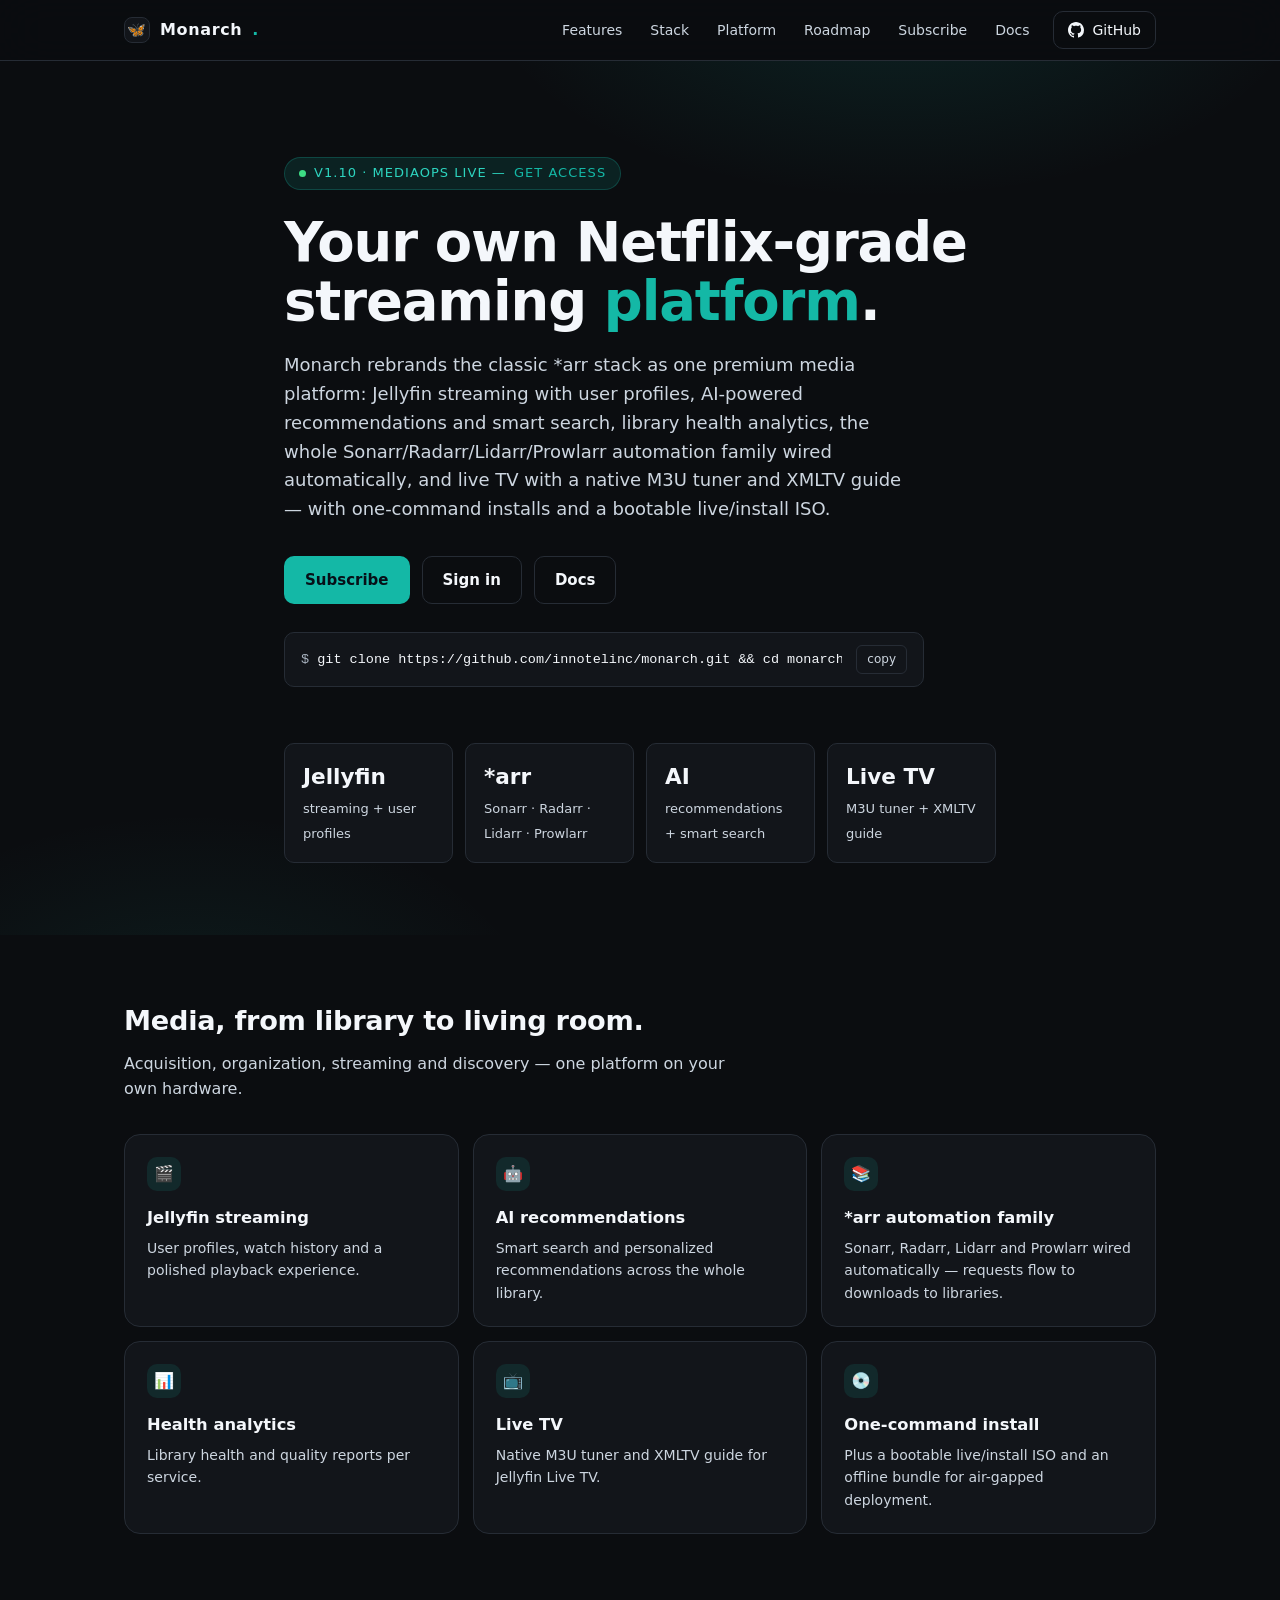
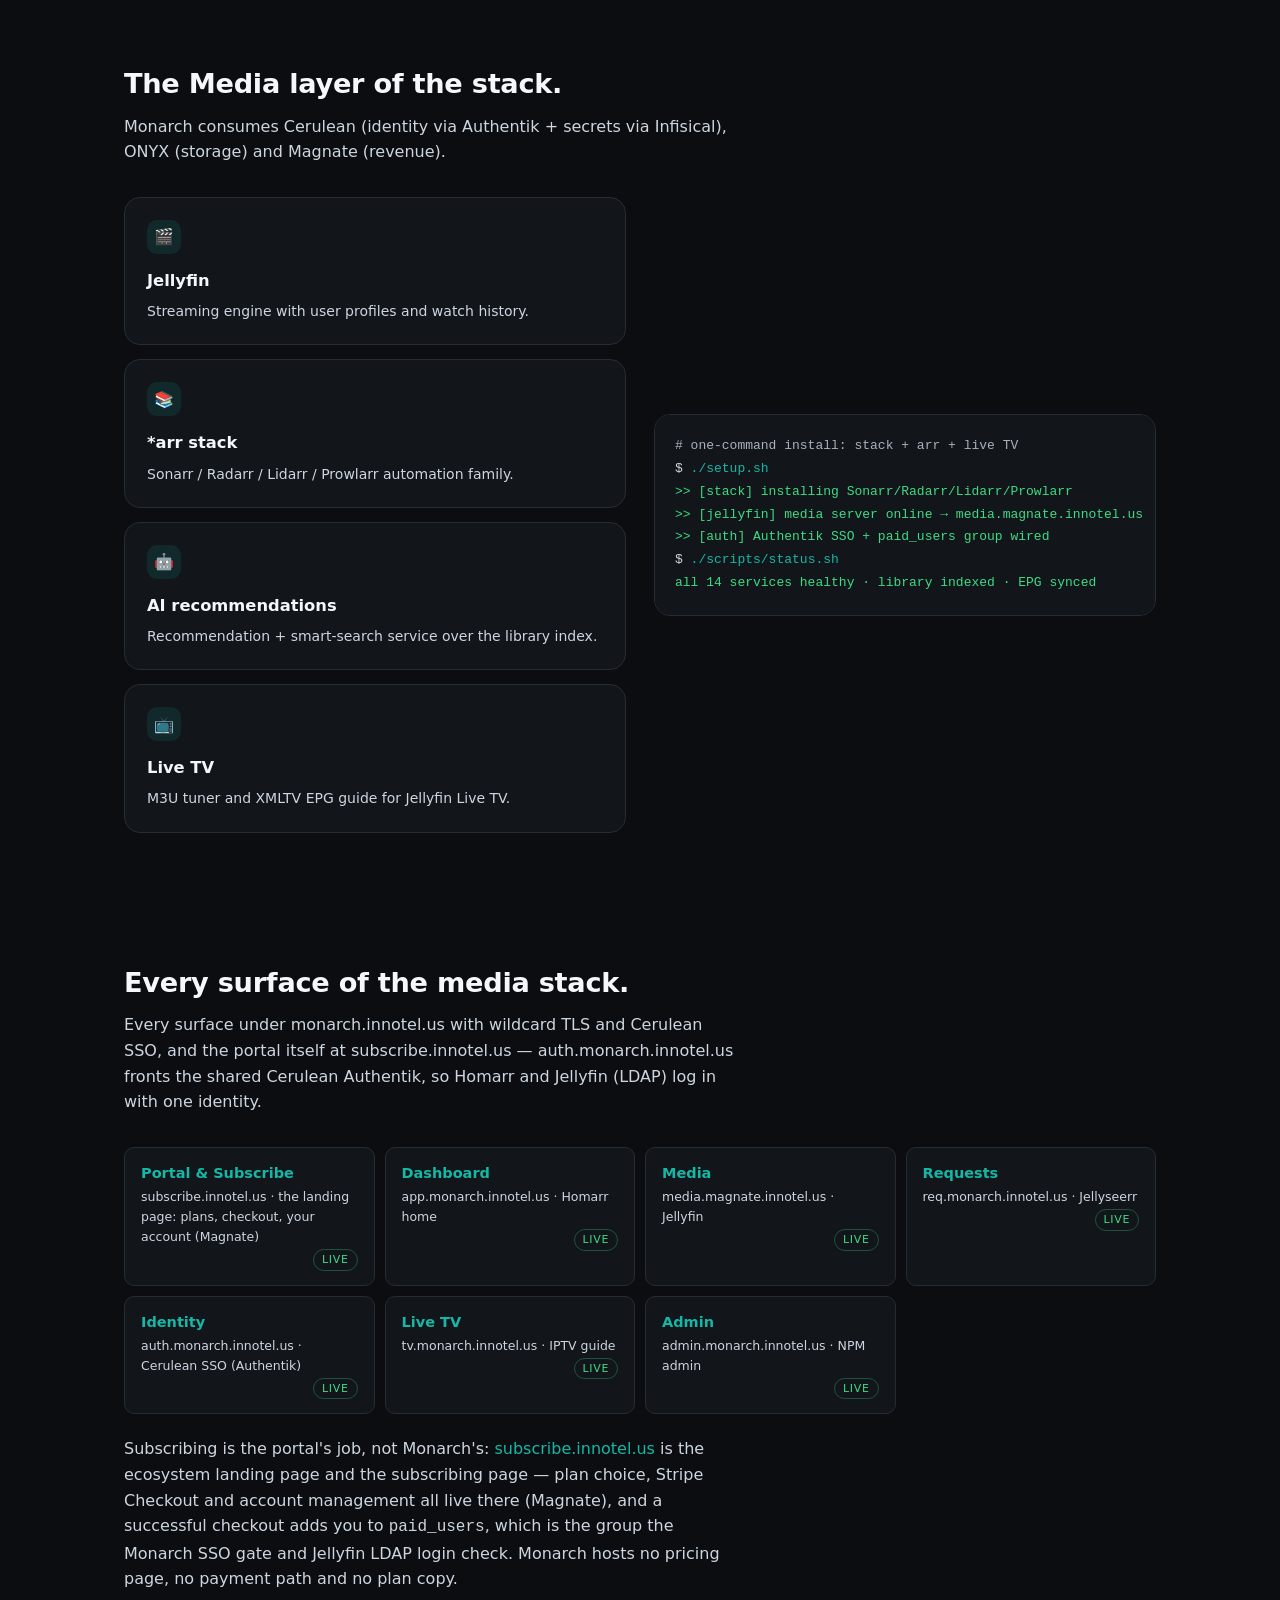
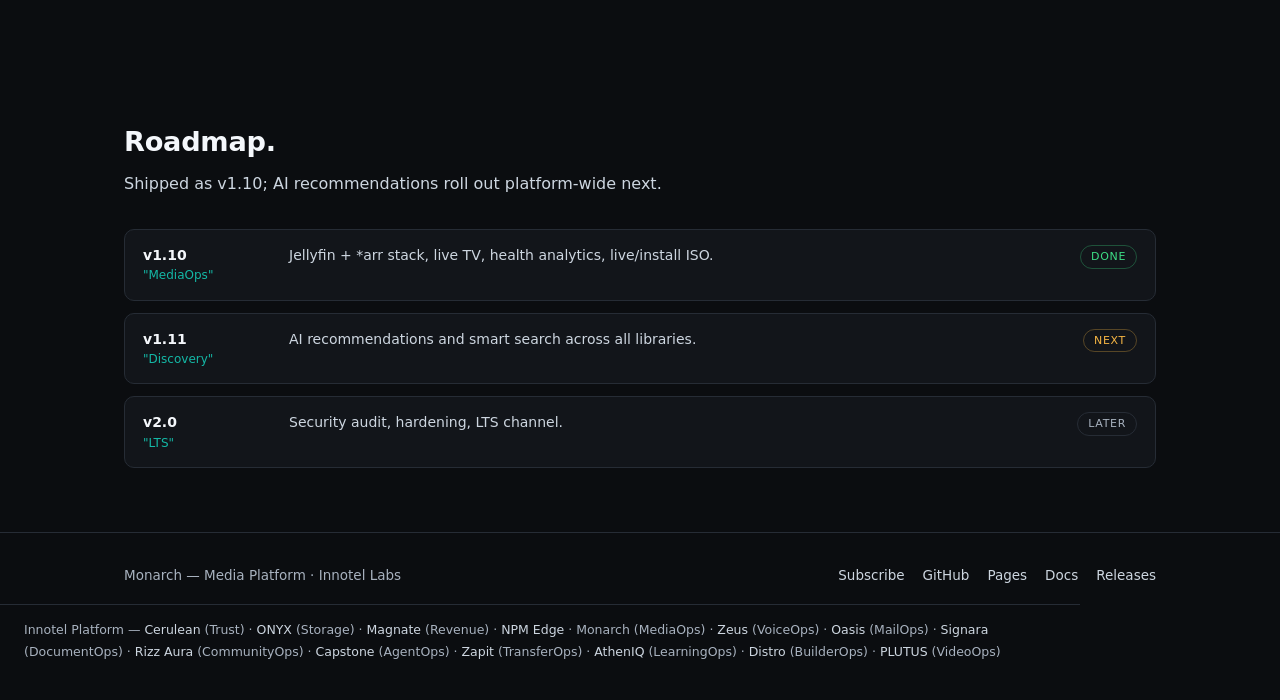
==== web/landing/index.html @ 2c85e6c2 "fix(ops): make the SSO gate the verified login and the portal the entry point drift-check still asse" ====
<!doctype html>
<html lang="en">
<head>
  <meta charset="utf-8">
  <meta name="viewport" content="width=device-width, initial-scale=1">
  <title>Monarch — Media Platform</title>
  <meta name="description" content="Monarch is a self-hosted, Netflix-grade media platform: Jellyfin streaming with user profiles, AI recommendations, the full *arr automation stack, health analytics and live TV.">
  <meta property="og:title" content="Monarch — Media Platform">
  <meta property="og:description" content="Your own Netflix-grade streaming platform — AI recommendations, live TV and the full *arr stack, self-hosted.">
  <meta property="og:type" content="website">
  <link rel="icon" href="data:image/svg+xml,%3Csvg xmlns='http://www.w3.org/2000/svg' viewBox='0 0 64 64'%3E%3Crect width='64' height='64' rx='14' fill='%230b0d10'/%3E%3Ctext x='32' y='44' font-size='34' text-anchor='middle'%3E🦋%3C/text%3E%3C/svg%3E">
  <style>
    /* ---- Product theme (Monarch landing, modeled on the ONYX outline) ---- */
    :root {
      color-scheme: dark;
      --p-bg: #0b0d10;
      --p-bg-elevated: #12151a;
      --p-surface: #181c22;
      --p-surface-hover: #1f242c;
      --p-border: #262c35;
      --p-text: #f4f7fb;
      --p-text-secondary: #cdd6e0;
      --p-text-muted: #a8b2bf;
      --p-accent: #14b8a6;
      --p-accent-hover: #2dd4bf;
      --p-accent-tint: rgba(20, 184, 166, 0.12);
      --p-success: #3ddc84;
      --p-warning: #f5b544;
      --p-danger: #f25f5f;
      --p-info: #5ac8fa;
      --radius-sm: 6px;
      --radius-md: 10px;
      --radius-lg: 16px;
      --ease: cubic-bezier(.2, .8, .2, 1);
    }

    * { box-sizing: border-box; }

    html { scroll-behavior: smooth; }

    body {
      margin: 0;
      background: var(--p-bg);
      color: var(--p-text);
      font-family: ui-sans-serif, system-ui, "Segoe UI", Roboto, "Helvetica Neue", sans-serif;
      font-size: 16px;
      line-height: 1.6;
      -webkit-font-smoothing: antialiased;
    }

    ::selection { background: var(--p-accent-tint); }

    a { color: var(--p-accent); text-decoration: none; }
    a:hover { color: var(--p-accent-hover); }

    code, pre {
      font-family: "JetBrains Mono", ui-monospace, SFMono-Regular, Menlo, Consolas, monospace;
    }

    .wrap { max-width: 1080px; margin: 0 auto; padding: 0 24px; }

    /* ---- Top bar --------------------------------------------------------- */
    .topbar {
      position: sticky; top: 0; z-index: 10;
      background: rgba(11, 13, 16, 0.72);
      backdrop-filter: blur(24px);
      -webkit-backdrop-filter: blur(24px);
      border-bottom: 1px solid var(--p-border);
    }
    .topbar-inner {
      display: flex; align-items: center; gap: 20px;
      height: 60px;
    }
    .brand {
      display: flex; align-items: center; gap: 10px;
      font-weight: 650; letter-spacing: 0.04em;
      color: var(--p-text);
    }
    .brand:hover { color: var(--p-text); }
    .brand .mark {
      display: grid; place-items: center;
      width: 26px; height: 26px; border-radius: 8px;
      background: var(--p-bg-elevated);
      border: 1px solid var(--p-border);
      font-size: 15px;
    }
    .brand .dot { color: var(--p-accent); }
    .topbar nav { margin-left: auto; display: flex; align-items: center; gap: 4px; }
    .topbar nav a {
      color: var(--p-text-secondary);
      padding: 6px 12px; border-radius: var(--radius-sm);
      font-size: 14px;
      transition: color .15s var(--ease), background .15s var(--ease);
    }
    .topbar nav a:hover { color: var(--p-text); background: var(--p-surface-hover); }
    .topbar .gh {
      display: inline-flex; align-items: center; gap: 8px;
      margin-left: 8px;
      border: 1px solid var(--p-border);
      border-radius: var(--radius-md);
      padding: 7px 14px;
      color: var(--p-text);
      font-size: 14px;
      transition: border-color .15s var(--ease), background .15s var(--ease);
    }
    .topbar .gh:hover { border-color: var(--p-accent); background: var(--p-accent-tint); color: var(--p-text); }

    /* ---- Hero ------------------------------------------------------------ */
    .hero { position: relative; overflow: hidden; padding: 96px 0 72px; }
    .hero::before {
      content: "";
      position: absolute; inset: 0;
      background:
        radial-gradient(600px 320px at 70% -10%, rgba(20, 184, 166, 0.14), transparent 70%),
        radial-gradient(500px 300px at 15% 110%, rgba(45, 212, 191, 0.08), transparent 70%);
      pointer-events: none;
    }
    .hero-inner { position: relative; max-width: 760px; }
    .kicker {
      display: inline-flex; align-items: center; gap: 8px;
      font-size: 13px; letter-spacing: 0.08em; text-transform: uppercase;
      color: var(--p-accent-hover);
      background: var(--p-accent-tint);
      border: 1px solid rgba(20, 184, 166, 0.25);
      border-radius: 999px;
      padding: 5px 14px;
      margin: 0 0 24px;
    }
    .kicker .pulse {
      width: 7px; height: 7px; border-radius: 50%;
      background: var(--p-success);
      box-shadow: 0 0 0 0 rgba(61, 220, 132, 0.5);
      animation: pulse 2.4s var(--ease) infinite;
    }
    @keyframes pulse {
      0% { box-shadow: 0 0 0 0 rgba(61, 220, 132, 0.45); }
      70% { box-shadow: 0 0 0 9px rgba(61, 220, 132, 0); }
      100% { box-shadow: 0 0 0 0 rgba(61, 220, 132, 0); }
    }
    h1 {
      font-size: clamp(2.2rem, 5.5vw, 3.4rem);
      line-height: 1.08;
      letter-spacing: -0.02em;
      margin: 0 0 20px;
      font-weight: 700;
    }
    h1 .accent { color: var(--p-accent); }
    .lede {
      font-size: 1.125rem;
      color: var(--p-text-secondary);
      max-width: 640px;
      margin: 0 0 32px;
    }
    .cta-row { display: flex; flex-wrap: wrap; gap: 12px; margin-bottom: 28px; }
    .btn {
      display: inline-flex; align-items: center; gap: 8px;
      border-radius: var(--radius-md);
      padding: 11px 20px;
      font-size: 15px; font-weight: 550;
      border: 1px solid transparent;
      cursor: pointer;
      transition: background .15s var(--ease), border-color .15s var(--ease), transform .15s var(--ease);
    }
    .btn-primary { background: var(--p-accent); color: #071018; font-weight: 600; }
    .btn-primary:hover { background: var(--p-accent-hover); color: #071018; }
    .btn-secondary { border-color: var(--p-border); color: var(--p-text); background: transparent; }
    .btn-secondary:hover { border-color: var(--p-accent); background: var(--p-accent-tint); color: var(--p-text); }
    .quickstart {
      display: flex; align-items: center; gap: 14px;
      background: var(--p-bg-elevated);
      border: 1px solid var(--p-border);
      border-radius: var(--radius-md);
      padding: 12px 16px;
      max-width: 640px;
      font-size: 13.5px;
    }
    .quickstart code { color: var(--p-text); white-space: nowrap; overflow-x: auto; }
    .quickstart code .c { color: var(--p-text-muted); }
    .quickstart .copy {
      margin-left: auto; flex: 0 0 auto;
      background: transparent; border: 1px solid var(--p-border);
      color: var(--p-text-secondary);
      border-radius: var(--radius-sm);
      font: inherit; font-size: 12px;
      padding: 4px 10px; cursor: pointer;
      transition: border-color .15s var(--ease), color .15s var(--ease);
    }
    .quickstart .copy:hover { border-color: var(--p-accent); color: var(--p-text); }
    .quickstart .copy.copied { color: var(--p-success); border-color: var(--p-success); }

    /* ---- Stat strip ------------------------------------------------------ */
    .stats {
      display: grid; grid-template-columns: repeat(auto-fit, minmax(150px, 1fr));
      gap: 12px; margin: 56px 0 0;
    }
    .stat {
      background: var(--p-bg-elevated);
      border: 1px solid var(--p-border);
      border-radius: var(--radius-md);
      padding: 16px 18px;
    }
    .stat b { display: block; font-size: 1.35rem; font-variant-numeric: tabular-nums; }
    .stat span { color: var(--p-text-secondary); font-size: 13px; }

    /* ---- Sections -------------------------------------------------------- */
    section { padding: 64px 0; }
    section h2 {
      font-size: 1.7rem; letter-spacing: -0.01em;
      margin: 0 0 8px;
    }
    section .section-sub { color: var(--p-text-secondary); margin: 0 0 32px; max-width: 620px; }

    .grid { display: grid; gap: 14px; }
    .grid-3 { grid-template-columns: repeat(auto-fit, minmax(280px, 1fr)); }
    .grid-2 { grid-template-columns: repeat(auto-fit, minmax(340px, 1fr)); }

    .card {
      background: var(--p-bg-elevated);
      border: 1px solid var(--p-border);
      border-radius: var(--radius-lg);
      padding: 22px;
      transition: border-color .15s var(--ease), transform .15s var(--ease);
    }
    .card:hover { border-color: #34404f; }
    .card h3 { margin: 0 0 6px; font-size: 1.02rem; }
    .card p { margin: 0; color: var(--p-text-secondary); font-size: 14px; }
    .card .icon {
      display: inline-flex; align-items: center; justify-content: center;
      width: 34px; height: 34px;
      border-radius: var(--radius-md);
      background: var(--p-accent-tint);
      margin-bottom: 14px;
      font-size: 16px;
    }
    .card ul { margin: 10px 0 0; padding-left: 18px; color: var(--p-text-secondary); font-size: 14px; }
    .card ul li { margin: 3px 0; }
    .card ul li b { color: var(--p-text); font-weight: 600; }

    /* ---- Surfaces table -------------------------------------------------- */
    .surfaces { display: grid; gap: 10px; grid-template-columns: repeat(auto-fit, minmax(240px, 1fr)); }
    .surface {
      display: flex; flex-direction: column; gap: 2px;
      background: var(--p-bg-elevated);
      border: 1px solid var(--p-border);
      border-radius: var(--radius-md);
      padding: 14px 16px;
      transition: border-color .15s var(--ease);
    }
    .surface:hover { border-color: var(--p-accent); }
    .surface b { font-size: 14.5px; }
    .surface small { color: var(--p-text-secondary); font-size: 12.5px; }
    .surface .live {
      margin-left: auto;
      font-size: 11px; letter-spacing: 0.06em; text-transform: uppercase;
      color: var(--p-success);
      border: 1px solid rgba(61, 220, 132, 0.3);
      border-radius: 999px;
      padding: 1px 8px;
    }

    /* ---- Stack / code ---------------------------------------------------- */
    .split { display: grid; grid-template-columns: 1fr 1fr; gap: 28px; align-items: center; }
    @media (max-width: 900px) { .split { grid-template-columns: 1fr; } }
    pre.terminal {
      margin: 0;
      background: var(--p-bg-elevated);
      border: 1px solid var(--p-border);
      border-radius: var(--radius-lg);
      padding: 20px;
      font-size: 13px;
      line-height: 1.75;
      overflow-x: auto;
      color: var(--p-text-secondary);
    }
    pre.terminal .p { color: var(--p-accent); }
    pre.terminal .o { color: var(--p-text); }
    pre.terminal .ok { color: var(--p-success); }
    pre.terminal .cmt { color: var(--p-text-muted); }

    /* ---- Roadmap --------------------------------------------------------- */
    .roadmap { display: grid; gap: 12px; }
    .mile {
      display: flex; align-items: baseline; gap: 16px;
      border: 1px solid var(--p-border);
      background: var(--p-bg-elevated);
      border-radius: var(--radius-md);
      padding: 14px 18px;
    }
    .mile .tag {
      flex: 0 0 130px;
      font-weight: 650; font-size: 14px;
      color: var(--p-text);
    }
    .mile .tag em {
      font-style: normal; color: var(--p-accent);
      display: block; font-size: 12px; font-weight: 500;
    }
    .mile p { margin: 0; color: var(--p-text-secondary); font-size: 14px; }
    .mile .state {
      margin-left: auto; flex: 0 0 auto;
      font-size: 11px; letter-spacing: 0.06em; text-transform: uppercase;
      border-radius: 999px; padding: 2px 10px;
    }
    .mile .state.done { color: var(--p-success); border: 1px solid rgba(61, 220, 132, 0.3); }
    .mile .state.next { color: var(--p-warning); border: 1px solid rgba(245, 181, 68, 0.3); }
    .mile .state.later { color: var(--p-text-muted); border: 1px solid var(--p-border); }

    /* ---- Footer ----------------------------------------------------------- */
    footer {
      border-top: 1px solid var(--p-border);
      padding: 32px 0 40px;
      color: var(--p-text-muted);
      font-size: 13.5px;
    }
    .foot-inner {
      display: flex; flex-wrap: wrap; gap: 16px; align-items: center;
      justify-content: space-between;
    }
    footer a { color: var(--p-text-secondary); }
    footer a:hover { color: var(--p-text); }
    .foot-links { display: flex; gap: 18px; flex-wrap: wrap; }
    .foot-credits {
      margin: 18px 0 0; padding-top: 14px;
      border-top: 1px solid var(--p-border);
      font-size: 12.5px; line-height: 1.7;
    }

    @media (prefers-reduced-motion: reduce) {
      *, *::before, *::after { animation: none !important; transition: none !important; }
      html { scroll-behavior: auto; }
    }
  </style>
</head>
<body>
  <header class="topbar">
    <div class="wrap topbar-inner">
      <a class="brand" href="#">
        <span class="mark" aria-hidden="true">🦋</span>
        Monarch<span class="dot">.</span>
      </a>
      <nav aria-label="Main">
        <a href="#features">Features</a>
        <a href="#stack">Stack</a>
        <a href="#platform">Platform</a>
        <a href="#roadmap">Roadmap</a>
        <a href="https://subscribe.innotel.us">Subscribe</a>
        <a href="https://github.com/innotelinc/monarch/tree/main/docs">Docs</a>
        <a class="gh" href="https://github.com/innotelinc/monarch">
          <svg width="16" height="16" viewBox="0 0 16 16" fill="currentColor" aria-hidden="true"><path d="M8 0C3.58 0 0 3.58 0 8c0 3.54 2.29 6.53 5.47 7.59.4.07.55-.17.55-.38 0-.19-.01-.82-.01-1.49-2.01.37-2.53-.49-2.69-.94-.09-.23-.48-.94-.82-1.13-.28-.15-.68-.52-.01-.53.63-.01 1.08.58 1.23.82.72 1.21 1.87.87 2.33.66.07-.52.28-.87.51-1.07-1.78-.2-3.64-.89-3.64-3.95 0-.87.31-1.59.82-2.15-.08-.2-.36-1.02.08-2.12 0 0 .67-.21 2.2.82.64-.18 1.32-.27 2-.27s1.36.09 2 .27c1.53-1.04 2.2-.82 2.2-.82.44 1.1.16 1.92.08 2.12.51.56.82 1.27.82 2.15 0 3.07-1.87 3.75-3.65 3.95.29.25.54.73.54 1.48 0 1.07-.01 1.93-.01 2.2 0 .21.15.46.55.38A8.01 8.01 0 0 0 16 8c0-4.42-3.58-8-8-8z"/></svg>
          GitHub
        </a>
      </nav>
    </div>
  </header>

  <main>
    <!-- Hero -->
    <div class="hero">
      <div class="wrap hero-inner">
        <p class="kicker"><span class="pulse" aria-hidden="true"></span> v1.10 · MediaOps live — <a href="https://subscribe.innotel.us">get access</a></p>
        <h1>Your own Netflix-grade<br>streaming <span class="accent">platform</span>.</h1>
        <p class="lede">Monarch rebrands the classic *arr stack as one premium media platform: Jellyfin streaming with user profiles, AI-powered recommendations and smart search, library health analytics, the whole Sonarr/Radarr/Lidarr/Prowlarr automation family wired automatically, and live TV with a native M3U tuner and XMLTV guide — with one-command installs and a bootable live/install ISO.</p>
        <div class="cta-row">
          <a class="btn btn-primary" href="https://subscribe.innotel.us">Subscribe</a>
          <a class="btn btn-secondary" href="https://app.monarch.innotel.us">Sign in</a>
          <a class="btn btn-secondary" href="https://github.com/innotelinc/monarch/tree/main/docs">Docs</a>
        </div>
        <div class="quickstart">
          <code><span class="c">$</span> git clone https://github.com/innotelinc/monarch.git && cd monarch && cp .env.sample .env && ./setup.sh</code>
          <button class="copy" id="copy-btn" type="button" aria-label="Copy quick start command">copy</button>
        </div>
        <div class="stats">
          <div class="stat"><b>Jellyfin</b><span>streaming + user profiles</span></div><div class="stat"><b>*arr</b><span>Sonarr · Radarr · Lidarr · Prowlarr</span></div><div class="stat"><b>AI</b><span>recommendations + smart search</span></div><div class="stat"><b>Live TV</b><span>M3U tuner + XMLTV guide</span></div>
        </div>
      </div>
    </div>

    <!-- Features -->
    <section id="features">
      <div class="wrap">
        <h2>Media, from library to living room<span class="accent">.</span></h2>
        <p class="section-sub">Acquisition, organization, streaming and discovery — one platform on your own hardware.</p>
        <div class="grid grid-3">
          <div class="card"><span class="icon" aria-hidden="true">🎬</span><h3>Jellyfin streaming</h3><p>User profiles, watch history and a polished playback experience.</p></div><div class="card"><span class="icon" aria-hidden="true">🤖</span><h3>AI recommendations</h3><p>Smart search and personalized recommendations across the whole library.</p></div><div class="card"><span class="icon" aria-hidden="true">📚</span><h3>*arr automation family</h3><p>Sonarr, Radarr, Lidarr and Prowlarr wired automatically — requests flow to downloads to libraries.</p></div><div class="card"><span class="icon" aria-hidden="true">📊</span><h3>Health analytics</h3><p>Library health and quality reports per service.</p></div><div class="card"><span class="icon" aria-hidden="true">📺</span><h3>Live TV</h3><p>Native M3U tuner and XMLTV guide for Jellyfin Live TV.</p></div><div class="card"><span class="icon" aria-hidden="true">💿</span><h3>One-command install</h3><p>Plus a bootable live/install ISO and an offline bundle for air-gapped deployment.</p></div>
        </div>
      </div>
    </section>

    <!-- Stack -->
    <section id="stack">
      <div class="wrap">
        <h2>The Media layer of the stack<span class="accent">.</span></h2>
        <p class="section-sub">Monarch consumes Cerulean (identity via Authentik + secrets via Infisical), ONYX (storage) and Magnate (revenue).</p>
        <div class="split">
          <div>
            <div class="grid" style="gap:14px">
              <div class="card"><span class="icon" aria-hidden="true">🎬</span><h3>Jellyfin</h3><p>Streaming engine with user profiles and watch history.</p></div><div class="card"><span class="icon" aria-hidden="true">📚</span><h3>*arr stack</h3><p>Sonarr / Radarr / Lidarr / Prowlarr automation family.</p></div><div class="card"><span class="icon" aria-hidden="true">🤖</span><h3>AI recommendations</h3><p>Recommendation + smart-search service over the library index.</p></div><div class="card"><span class="icon" aria-hidden="true">📺</span><h3>Live TV</h3><p>M3U tuner and XMLTV EPG guide for Jellyfin Live TV.</p></div>
            </div>
          </div>
          <pre class="terminal"><span class="cmt"># one-command install: stack + arr + live TV</span>
$ <span class="p">./setup.sh</span>
<span class="ok">>> [stack] installing Sonarr/Radarr/Lidarr/Prowlarr</span>
<span class="ok">>> [jellyfin] media server online → media.magnate.innotel.us</span>
<span class="ok">>> [auth] Authentik SSO + paid_users group wired</span>
$ <span class="p">./scripts/status.sh</span>
<span class="ok">all 14 services healthy · library indexed · EPG synced</span></pre>
        </div>
      </div>
    </section>

    <!-- Platform surfaces -->
    <section id="platform">
      <div class="wrap">
        <h2>Every surface of the media stack<span class="accent">.</span></h2>
        <p class="section-sub">Every surface under monarch.innotel.us with wildcard TLS and Cerulean SSO, and the portal itself at subscribe.innotel.us — auth.monarch.innotel.us fronts the shared Cerulean Authentik, so Homarr and Jellyfin (LDAP) log in with one identity.</p>
        <div class="surfaces">
          <a class="surface" href="https://subscribe.innotel.us"><b>Portal &amp; Subscribe</b><small>subscribe.innotel.us · the landing page: plans, checkout, your account (Magnate)</small><span class="live">live</span></a><a class="surface" href="https://app.monarch.innotel.us"><b>Dashboard</b><small>app.monarch.innotel.us · Homarr home</small><span class="live">live</span></a><a class="surface" href="https://media.magnate.innotel.us"><b>Media</b><small>media.magnate.innotel.us · Jellyfin</small><span class="live">live</span></a><a class="surface" href="https://req.monarch.innotel.us"><b>Requests</b><small>req.monarch.innotel.us · Jellyseerr</small><span class="live">live</span></a><a class="surface" href="https://auth.monarch.innotel.us"><b>Identity</b><small>auth.monarch.innotel.us · Cerulean SSO (Authentik)</small><span class="live">live</span></a><a class="surface" href="https://tv.monarch.innotel.us"><b>Live TV</b><small>tv.monarch.innotel.us · IPTV guide</small><span class="live">live</span></a><a class="surface" href="https://admin.monarch.innotel.us"><b>Admin</b><small>admin.monarch.innotel.us · NPM admin</small><span class="live">live</span></a>
        </div>
        <p class="section-sub" style="margin:22px 0 0">Subscribing is the portal's job, not Monarch's: <a href="https://subscribe.innotel.us">subscribe.innotel.us</a> is the ecosystem landing page and the subscribing page — plan choice, Stripe Checkout and account management all live there (Magnate), and a successful checkout adds you to <code>paid_users</code>, which is the group the Monarch SSO gate and Jellyfin LDAP login check. Monarch hosts no pricing page, no payment path and no plan copy.</p>
      </div>
    </section>

    <!-- Roadmap -->
    <section id="roadmap">
      <div class="wrap">
        <h2>Roadmap<span class="accent">.</span></h2>
        <p class="section-sub">Shipped as v1.10; AI recommendations roll out platform-wide next.</p>
        <div class="roadmap">
          <div class="mile"><span class="tag">v1.10 <em>"MediaOps"</em></span><p>Jellyfin + *arr stack, live TV, health analytics, live/install ISO.</p><span class="state done">done</span></div><div class="mile"><span class="tag">v1.11 <em>"Discovery"</em></span><p>AI recommendations and smart search across all libraries.</p><span class="state next">next</span></div><div class="mile"><span class="tag">v2.0 <em>"LTS"</em></span><p>Security audit, hardening, LTS channel.</p><span class="state later">later</span></div>
        </div>
      </div>
    </section>
  </main>

  <footer>
    <div class="wrap foot-inner">
      <span>Monarch — Media Platform · Innotel Labs</span>
      <span class="foot-links">
        <a href="https://subscribe.innotel.us">Subscribe</a>
        <a href="https://github.com/innotelinc/monarch">GitHub</a>
        <a href="https://innotelinc.github.io/monarch">Pages</a>
        <a href="https://github.com/innotelinc/monarch/tree/main/docs">Docs</a>
        <a href="https://github.com/innotelinc/monarch/releases">Releases</a>
      </span>
    </div>
    <p class="foot-credits wrap">Innotel Platform — <a href="https://innotelinc.github.io/cerulean/">Cerulean</a> (Trust) · <a href="https://innotelinc.github.io/onyx/">ONYX</a> (Storage) · <a href="https://innotelinc.github.io/magnate/">Magnate</a> (Revenue) · <a href="https://github.com/innotelinc/npm">NPM Edge</a> · Monarch (MediaOps) · <a href="https://innotelinc.github.io/zeus/">Zeus</a> (VoiceOps) · <a href="https://innotelinc.github.io/oasis/">Oasis</a> (MailOps) · <a href="https://innotelinc.github.io/signara/">Signara</a> (DocumentOps) · <a href="https://innotelinc.github.io/rizzaura/">Rizz Aura</a> (CommunityOps) · <a href="https://innotelinc.github.io/capstone/">Capstone</a> (AgentOps) · <a href="https://innotelinc.github.io/zapit/">Zapit</a> (TransferOps) · <a href="https://innotelinc.github.io/atheniq/">AthenIQ</a> (LearningOps) · <a href="https://innotelinc.github.io/distro/">Distro</a> (BuilderOps) · <a href="https://innotelinc.github.io/plutus/">PLUTUS</a> (VideoOps)</p>
  </footer>

  <script>
    // Copy-to-clipboard for the quick-start one-liner (progressive enhancement).
    document.getElementById('copy-btn').addEventListener('click', function () {
      var cmd = 'git clone https://github.com/innotelinc/monarch.git && cd monarch && cp .env.sample .env && ./setup.sh';
      var self = this;
      function done() {
        self.textContent = 'copied';
        self.classList.add('copied');
        setTimeout(function () {
          self.textContent = 'copy';
          self.classList.remove('copied');
        }, 2000);
      }
      if (navigator.clipboard && navigator.clipboard.writeText) {
        navigator.clipboard.writeText(cmd).then(done, done);
      } else {
        done();
      }
    });
  </script>
</body>
</html>
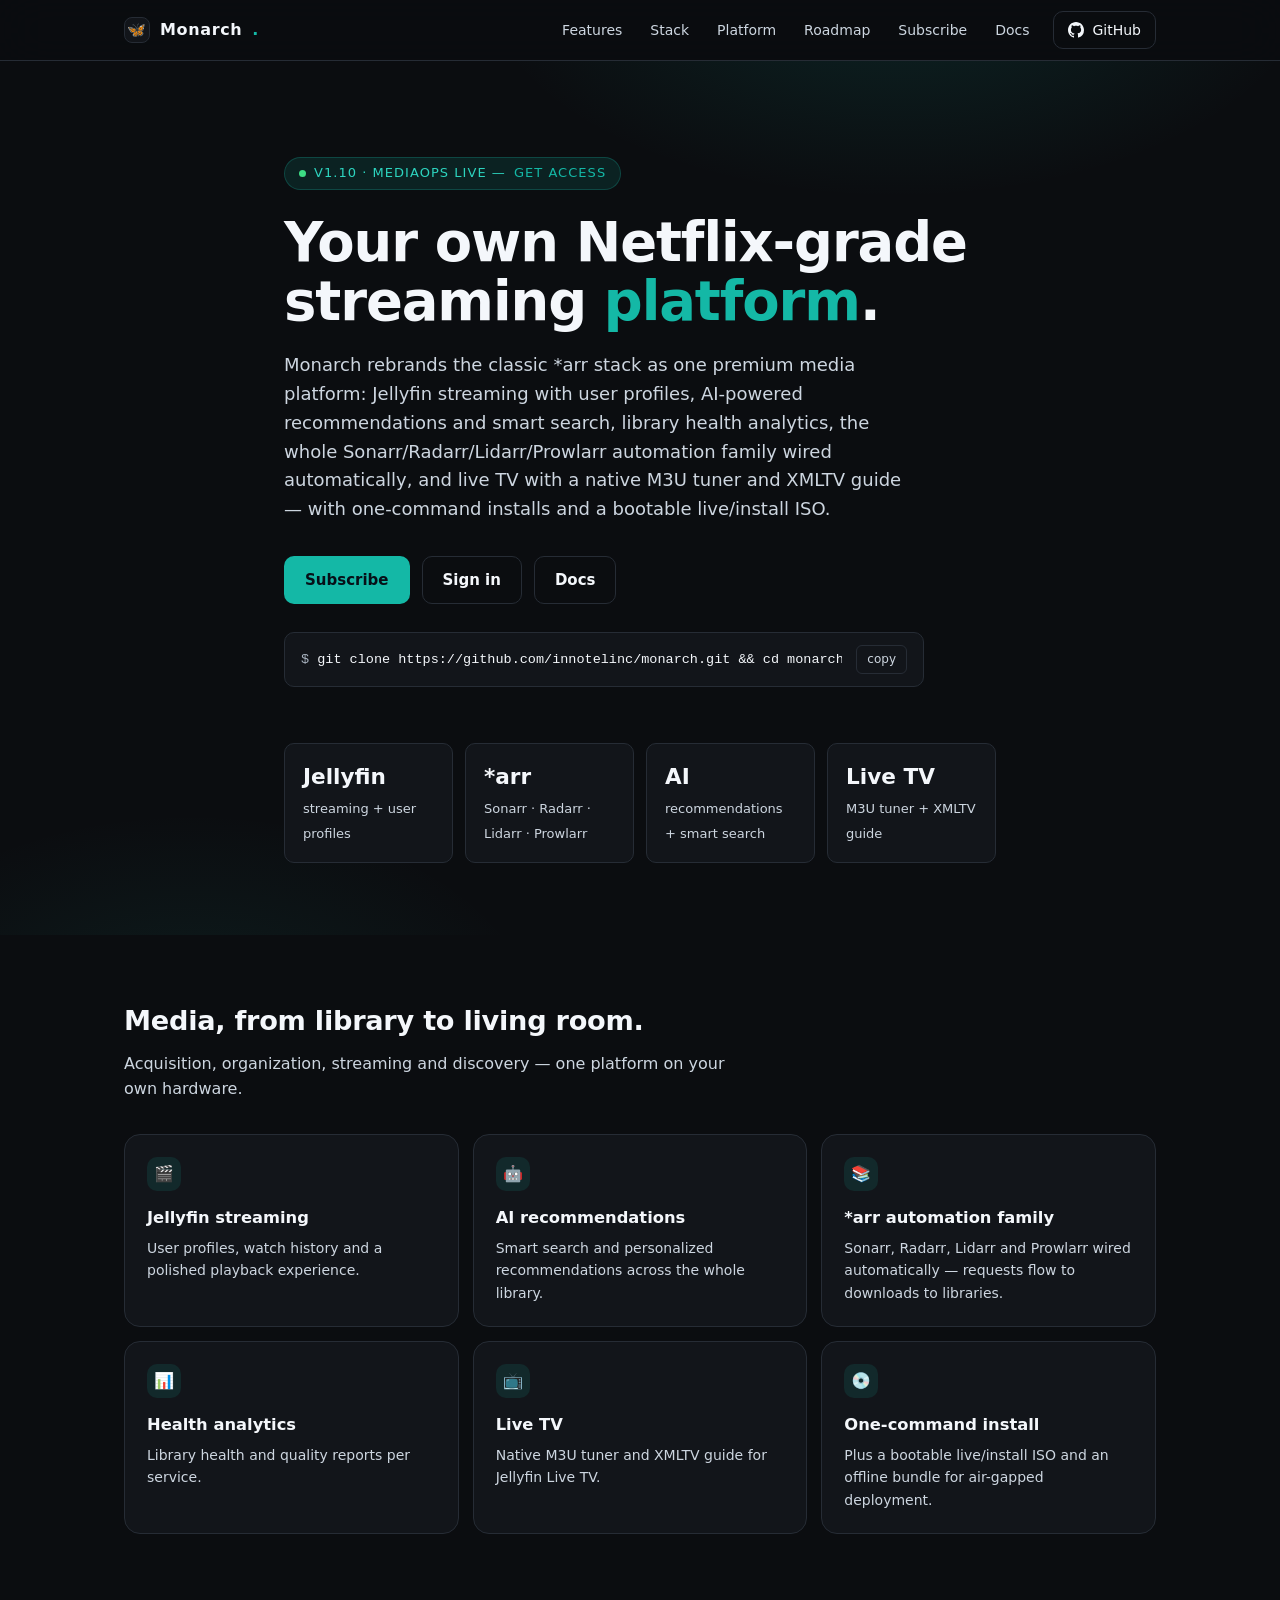
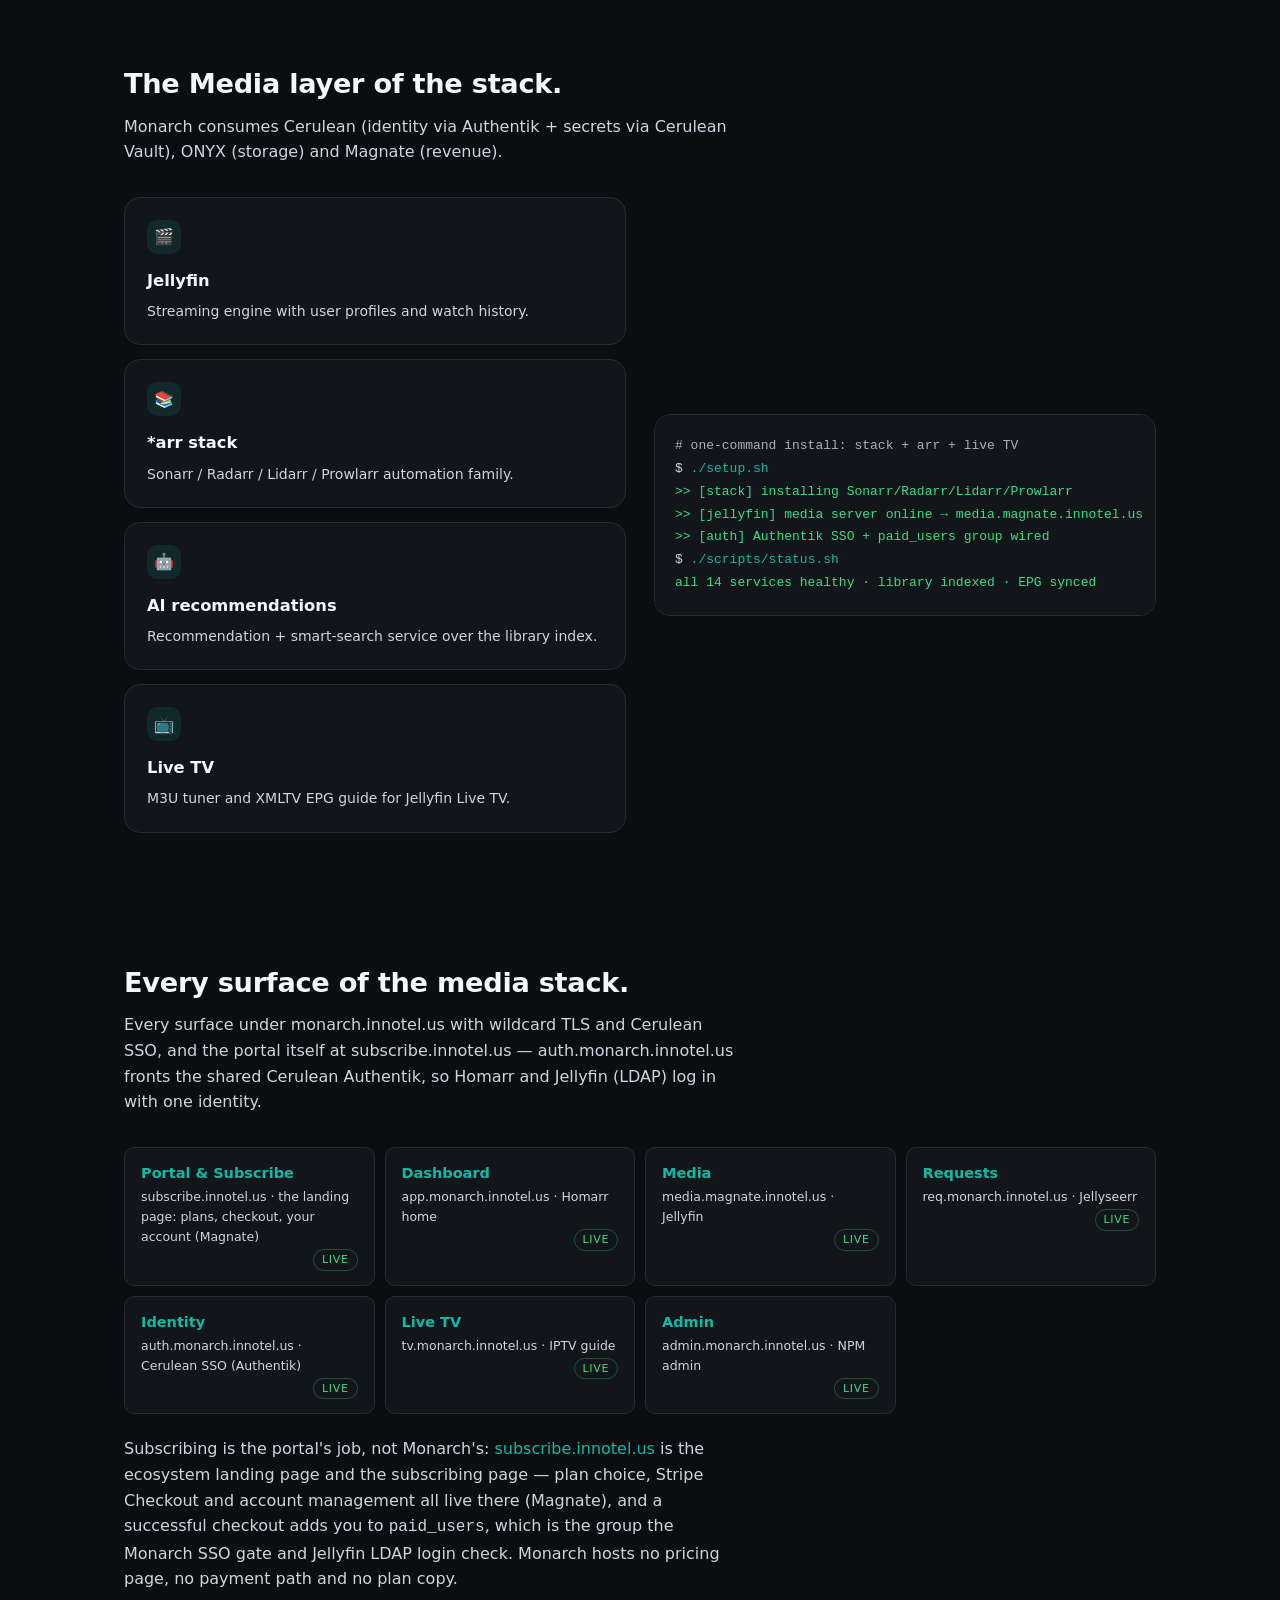
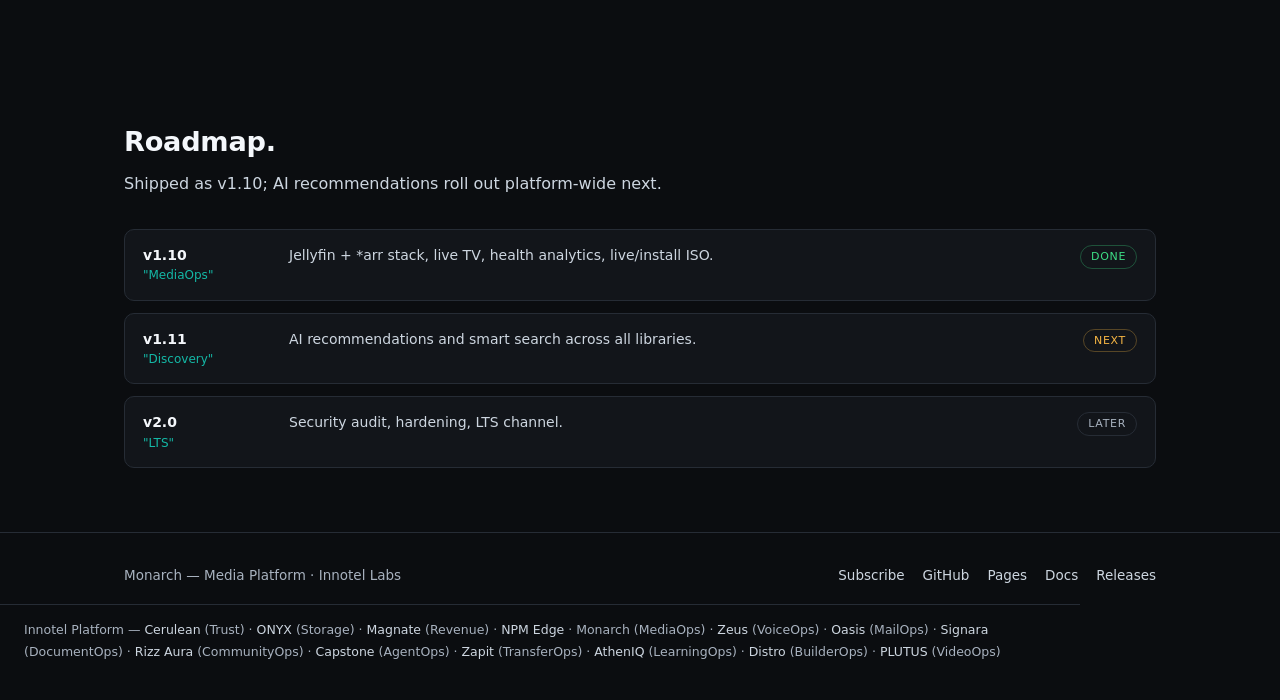
==== commit c4abf52c: "feat(vault): retire Infisical; route Monarch sign-ins through Authentik The legacy Infisical service" ====
--- a/web/landing/index.html
+++ b/web/landing/index.html
@@ -390,7 +390,7 @@
     <section id="stack">
       <div class="wrap">
         <h2>The Media layer of the stack<span class="accent">.</span></h2>
-        <p class="section-sub">Monarch consumes Cerulean (identity via Authentik + secrets via Infisical), ONYX (storage) and Magnate (revenue).</p>
+        <p class="section-sub">Monarch consumes Cerulean (identity via Authentik + secrets via Cerulean Vault), ONYX (storage) and Magnate (revenue).</p>
         <div class="split">
           <div>
             <div class="grid" style="gap:14px">
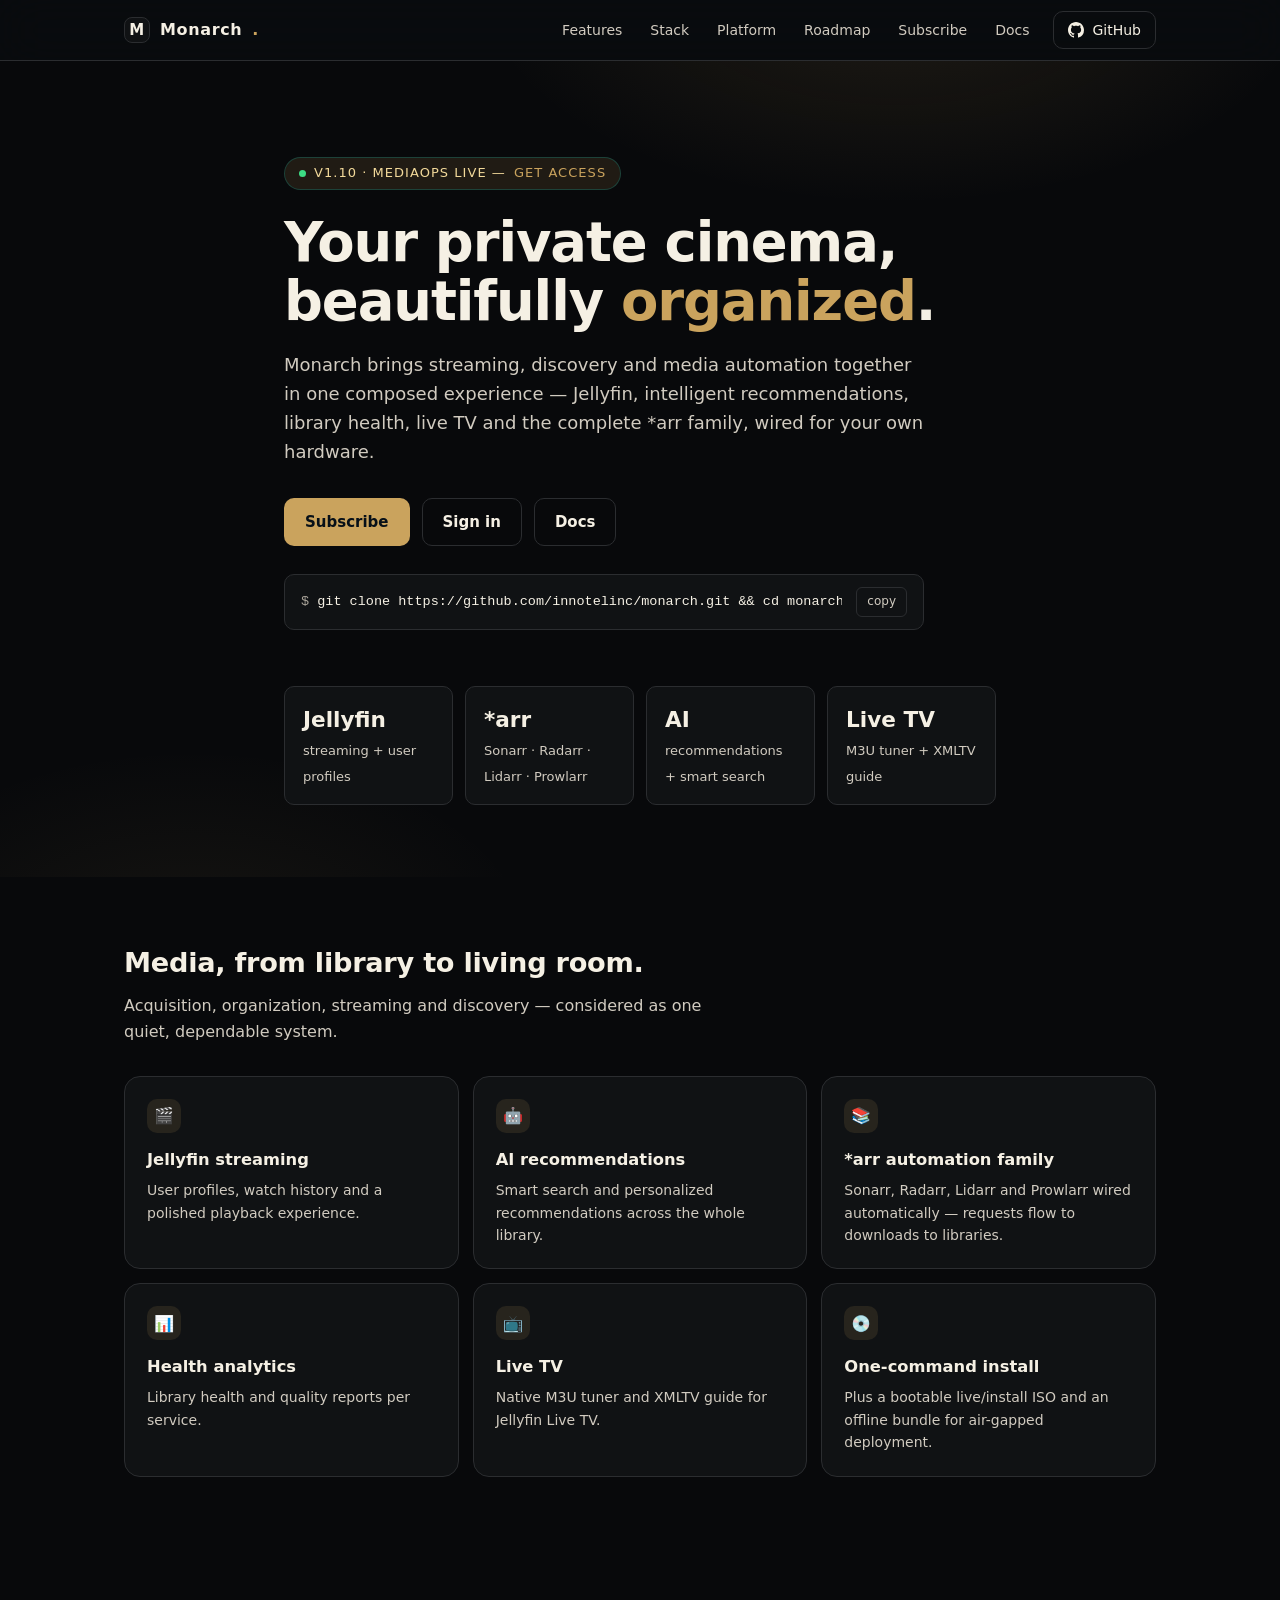
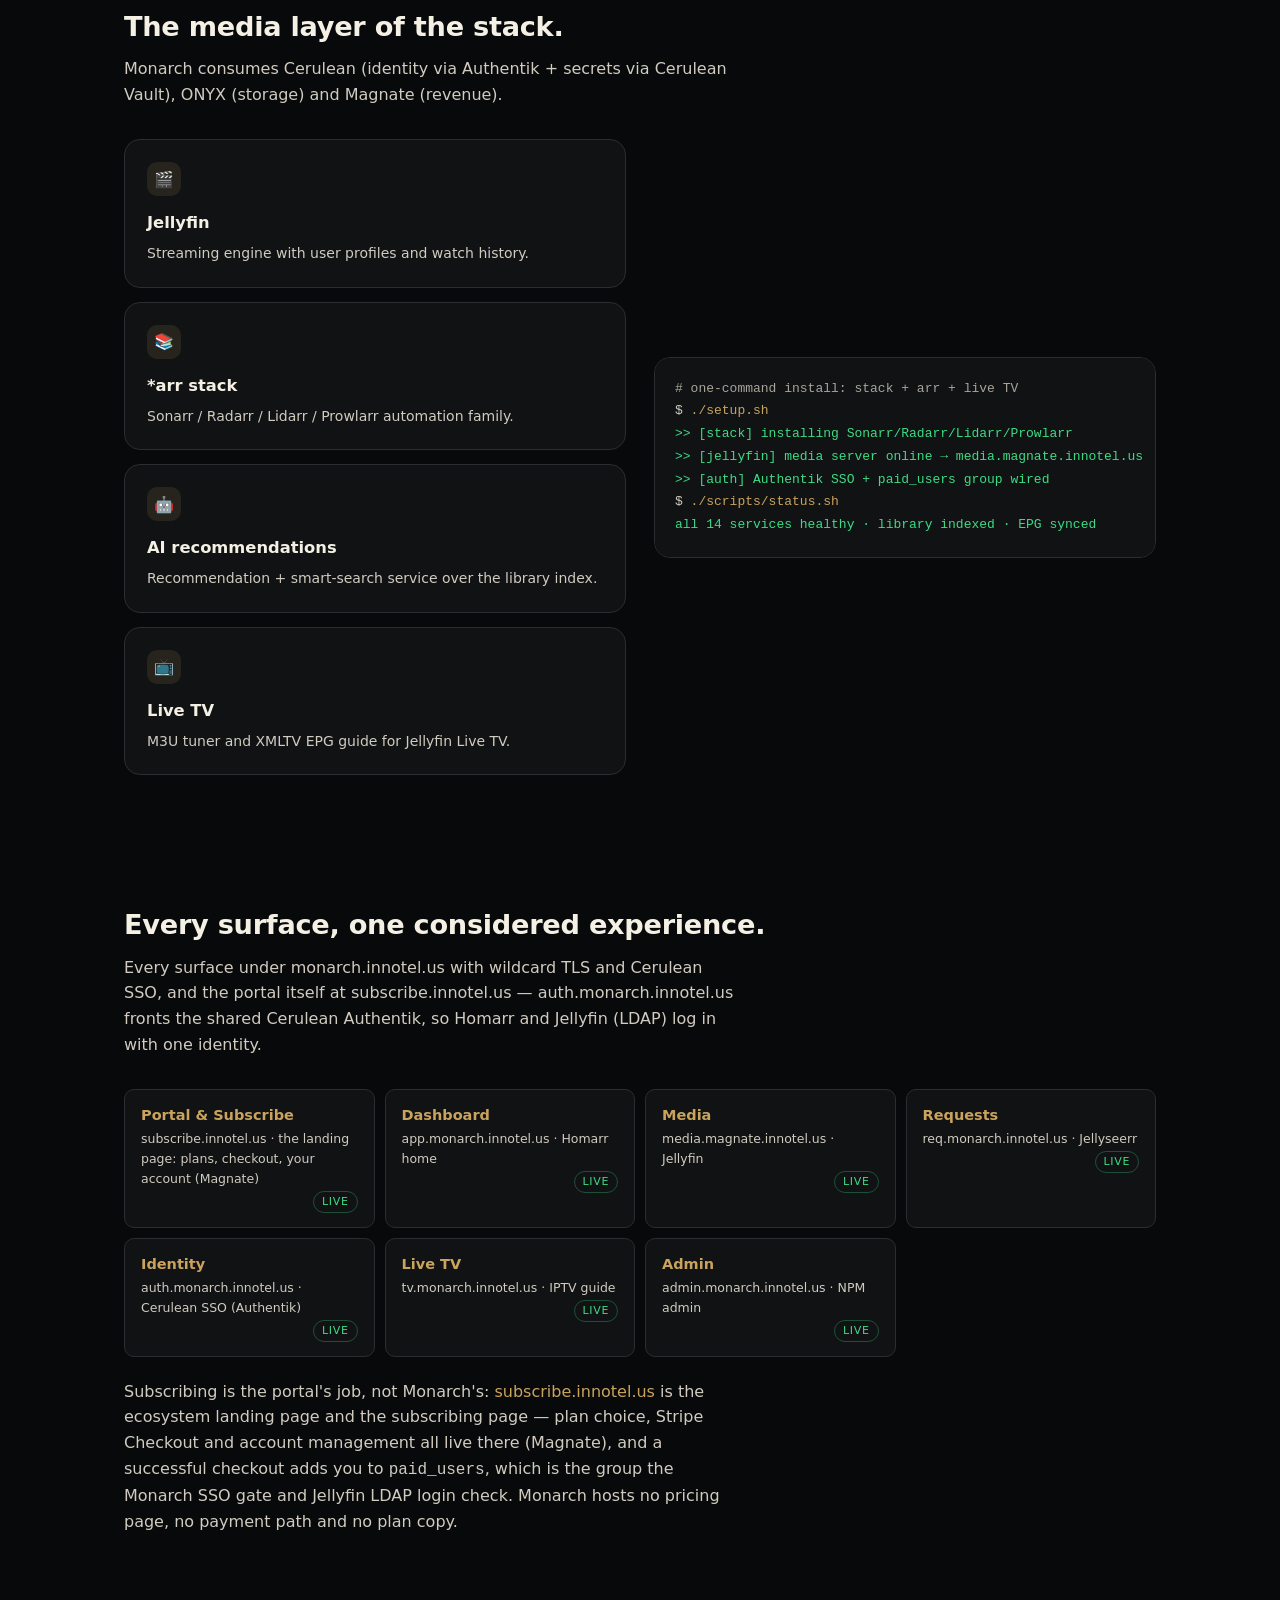
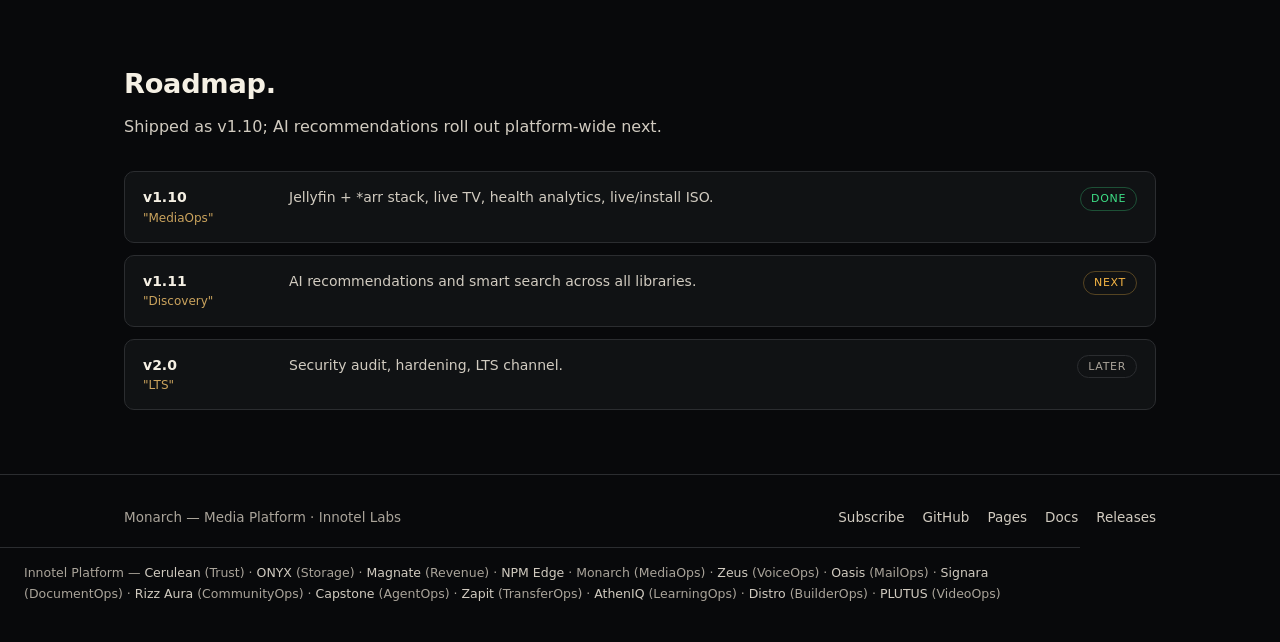
==== commit 1ae64736: "style: unify Monarch branding across media and landing surfaces Add coordinated dark, light, and min" ====
--- a/web/landing/index.html
+++ b/web/landing/index.html
@@ -13,21 +13,22 @@
     /* ---- Product theme (Monarch landing, modeled on the ONYX outline) ---- */
     :root {
       color-scheme: dark;
-      --p-bg: #0b0d10;
-      --p-bg-elevated: #12151a;
-      --p-surface: #181c22;
-      --p-surface-hover: #1f242c;
-      --p-border: #262c35;
-      --p-text: #f4f7fb;
-      --p-text-secondary: #cdd6e0;
-      --p-text-muted: #a8b2bf;
-      --p-accent: #14b8a6;
-      --p-accent-hover: #2dd4bf;
-      --p-accent-tint: rgba(20, 184, 166, 0.12);
+      --p-bg: #08090b;
+      --p-bg-elevated: #101214;
+      --p-surface: #17191c;
+      --p-surface-hover: #202226;
+      --p-border: #2b2d30;
+      --p-text: #f5f0e4;
+      --p-text-secondary: #d1cbc0;
+      --p-text-muted: #aaa49a;
+      --p-accent: #caa35d;
+      --p-accent-hover: #f2d99a;
+      --p-accent-tint: rgba(202, 163, 93, 0.12);
       --p-success: #3ddc84;
       --p-warning: #f5b544;
       --p-danger: #f25f5f;
-      --p-info: #5ac8fa;
+      --p-info: #d8b56d;
+      --p-gold: #d8b56d;
       --radius-sm: 6px;
       --radius-md: 10px;
       --radius-lg: 16px;
@@ -42,7 +43,7 @@
       margin: 0;
       background: var(--p-bg);
       color: var(--p-text);
-      font-family: ui-sans-serif, system-ui, "Segoe UI", Roboto, "Helvetica Neue", sans-serif;
+      font-family: Inter, ui-sans-serif, system-ui, "Segoe UI", Roboto, "Helvetica Neue", sans-serif;
       font-size: 16px;
       line-height: 1.6;
       -webkit-font-smoothing: antialiased;
@@ -111,8 +112,8 @@
       content: "";
       position: absolute; inset: 0;
       background:
-        radial-gradient(600px 320px at 70% -10%, rgba(20, 184, 166, 0.14), transparent 70%),
-        radial-gradient(500px 300px at 15% 110%, rgba(45, 212, 191, 0.08), transparent 70%);
+        radial-gradient(600px 320px at 70% -10%, rgba(202, 163, 93, 0.13), transparent 70%),
+        radial-gradient(500px 300px at 15% 110%, rgba(216, 181, 109, 0.07), transparent 70%);
       pointer-events: none;
     }
     .hero-inner { position: relative; max-width: 760px; }
@@ -335,7 +336,7 @@
   <header class="topbar">
     <div class="wrap topbar-inner">
       <a class="brand" href="#">
-        <span class="mark" aria-hidden="true">🦋</span>
+        <span class="mark" aria-hidden="true">M</span>
         Monarch<span class="dot">.</span>
       </a>
       <nav aria-label="Main">
@@ -358,8 +359,8 @@
     <div class="hero">
       <div class="wrap hero-inner">
         <p class="kicker"><span class="pulse" aria-hidden="true"></span> v1.10 · MediaOps live — <a href="https://subscribe.innotel.us">get access</a></p>
-        <h1>Your own Netflix-grade<br>streaming <span class="accent">platform</span>.</h1>
-        <p class="lede">Monarch rebrands the classic *arr stack as one premium media platform: Jellyfin streaming with user profiles, AI-powered recommendations and smart search, library health analytics, the whole Sonarr/Radarr/Lidarr/Prowlarr automation family wired automatically, and live TV with a native M3U tuner and XMLTV guide — with one-command installs and a bootable live/install ISO.</p>
+        <h1>Your private cinema,<br>beautifully <span class="accent">organized</span>.</h1>
+        <p class="lede">Monarch brings streaming, discovery and media automation together in one composed experience — Jellyfin, intelligent recommendations, library health, live TV and the complete *arr family, wired for your own hardware.</p>
         <div class="cta-row">
           <a class="btn btn-primary" href="https://subscribe.innotel.us">Subscribe</a>
           <a class="btn btn-secondary" href="https://app.monarch.innotel.us">Sign in</a>
@@ -379,7 +380,7 @@
     <section id="features">
       <div class="wrap">
         <h2>Media, from library to living room<span class="accent">.</span></h2>
-        <p class="section-sub">Acquisition, organization, streaming and discovery — one platform on your own hardware.</p>
+        <p class="section-sub">Acquisition, organization, streaming and discovery — considered as one quiet, dependable system.</p>
         <div class="grid grid-3">
           <div class="card"><span class="icon" aria-hidden="true">🎬</span><h3>Jellyfin streaming</h3><p>User profiles, watch history and a polished playback experience.</p></div><div class="card"><span class="icon" aria-hidden="true">🤖</span><h3>AI recommendations</h3><p>Smart search and personalized recommendations across the whole library.</p></div><div class="card"><span class="icon" aria-hidden="true">📚</span><h3>*arr automation family</h3><p>Sonarr, Radarr, Lidarr and Prowlarr wired automatically — requests flow to downloads to libraries.</p></div><div class="card"><span class="icon" aria-hidden="true">📊</span><h3>Health analytics</h3><p>Library health and quality reports per service.</p></div><div class="card"><span class="icon" aria-hidden="true">📺</span><h3>Live TV</h3><p>Native M3U tuner and XMLTV guide for Jellyfin Live TV.</p></div><div class="card"><span class="icon" aria-hidden="true">💿</span><h3>One-command install</h3><p>Plus a bootable live/install ISO and an offline bundle for air-gapped deployment.</p></div>
         </div>
@@ -389,7 +390,7 @@
     <!-- Stack -->
     <section id="stack">
       <div class="wrap">
-        <h2>The Media layer of the stack<span class="accent">.</span></h2>
+        <h2>The media layer of the stack<span class="accent">.</span></h2>
         <p class="section-sub">Monarch consumes Cerulean (identity via Authentik + secrets via Cerulean Vault), ONYX (storage) and Magnate (revenue).</p>
         <div class="split">
           <div>
@@ -411,7 +412,7 @@
     <!-- Platform surfaces -->
     <section id="platform">
       <div class="wrap">
-        <h2>Every surface of the media stack<span class="accent">.</span></h2>
+        <h2>Every surface, one considered experience<span class="accent">.</span></h2>
         <p class="section-sub">Every surface under monarch.innotel.us with wildcard TLS and Cerulean SSO, and the portal itself at subscribe.innotel.us — auth.monarch.innotel.us fronts the shared Cerulean Authentik, so Homarr and Jellyfin (LDAP) log in with one identity.</p>
         <div class="surfaces">
           <a class="surface" href="https://subscribe.innotel.us"><b>Portal &amp; Subscribe</b><small>subscribe.innotel.us · the landing page: plans, checkout, your account (Magnate)</small><span class="live">live</span></a><a class="surface" href="https://app.monarch.innotel.us"><b>Dashboard</b><small>app.monarch.innotel.us · Homarr home</small><span class="live">live</span></a><a class="surface" href="https://media.magnate.innotel.us"><b>Media</b><small>media.magnate.innotel.us · Jellyfin</small><span class="live">live</span></a><a class="surface" href="https://req.monarch.innotel.us"><b>Requests</b><small>req.monarch.innotel.us · Jellyseerr</small><span class="live">live</span></a><a class="surface" href="https://auth.monarch.innotel.us"><b>Identity</b><small>auth.monarch.innotel.us · Cerulean SSO (Authentik)</small><span class="live">live</span></a><a class="surface" href="https://tv.monarch.innotel.us"><b>Live TV</b><small>tv.monarch.innotel.us · IPTV guide</small><span class="live">live</span></a><a class="surface" href="https://admin.monarch.innotel.us"><b>Admin</b><small>admin.monarch.innotel.us · NPM admin</small><span class="live">live</span></a>
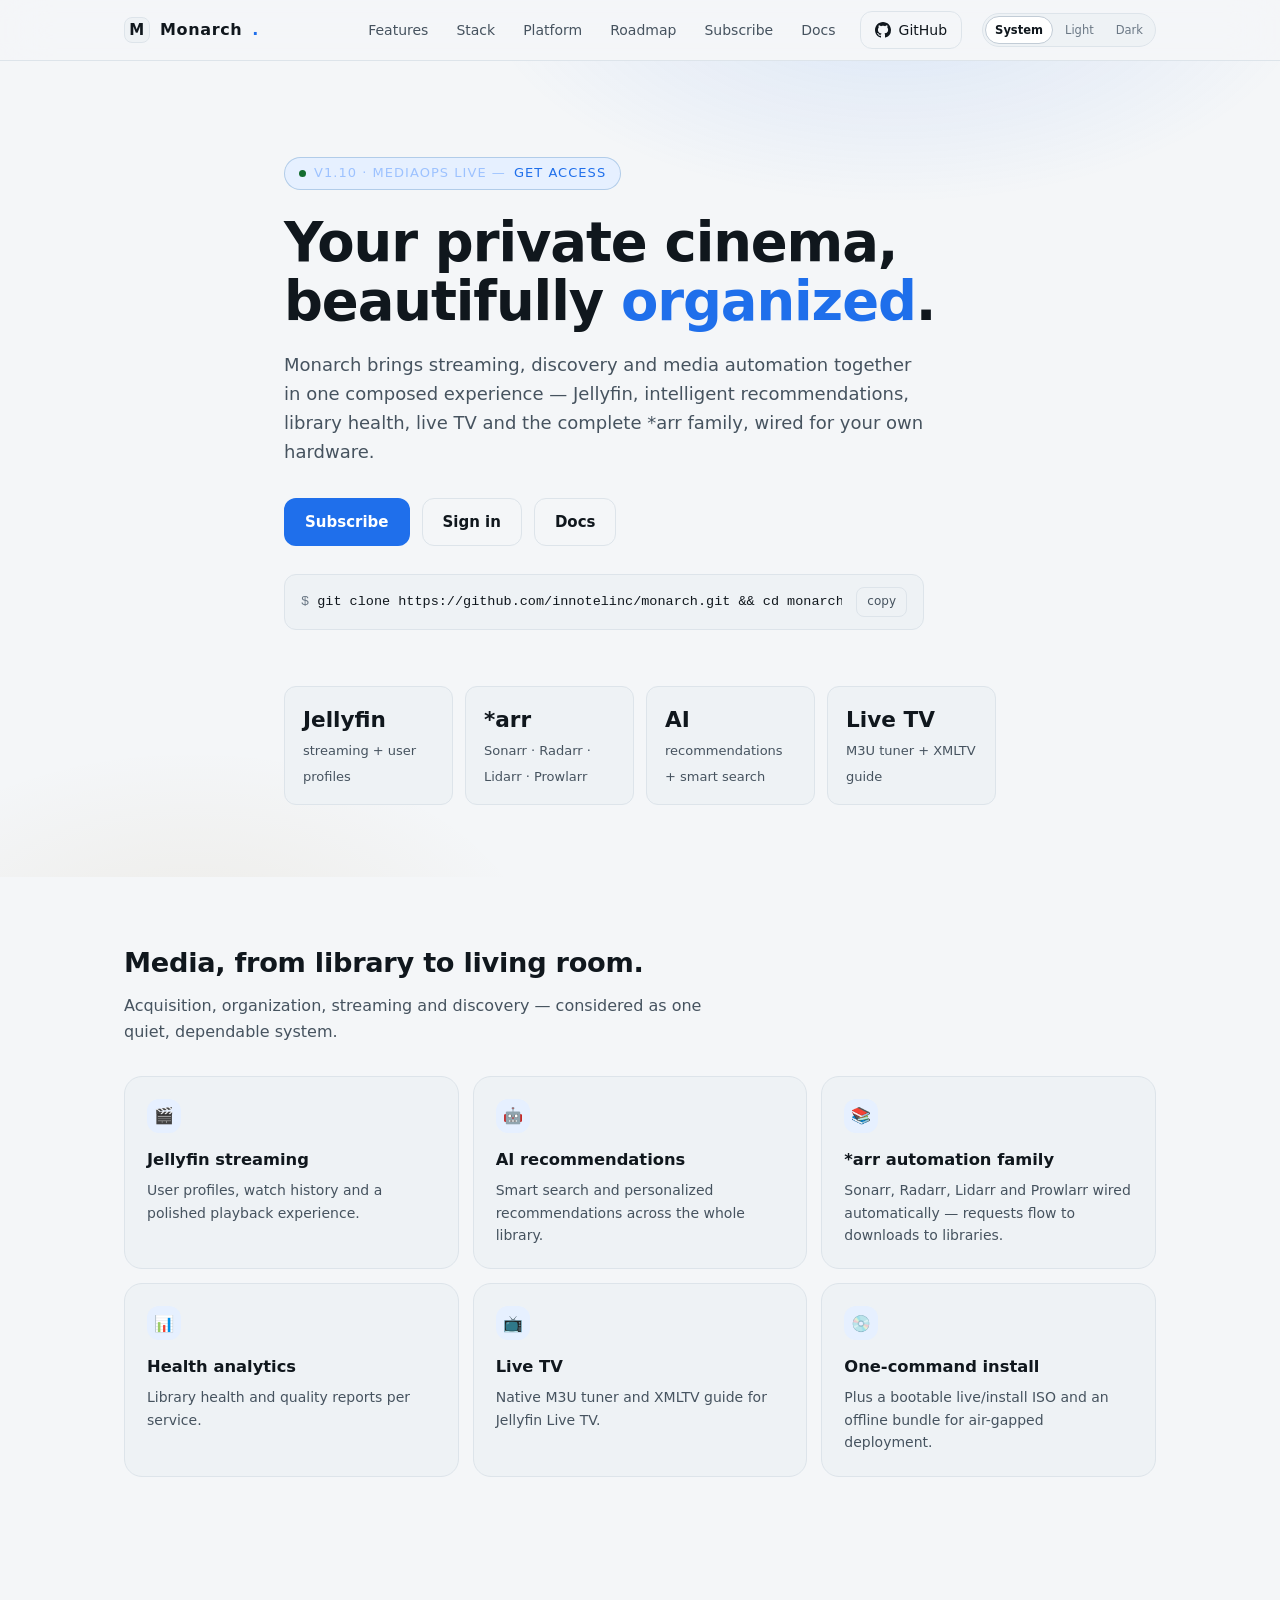
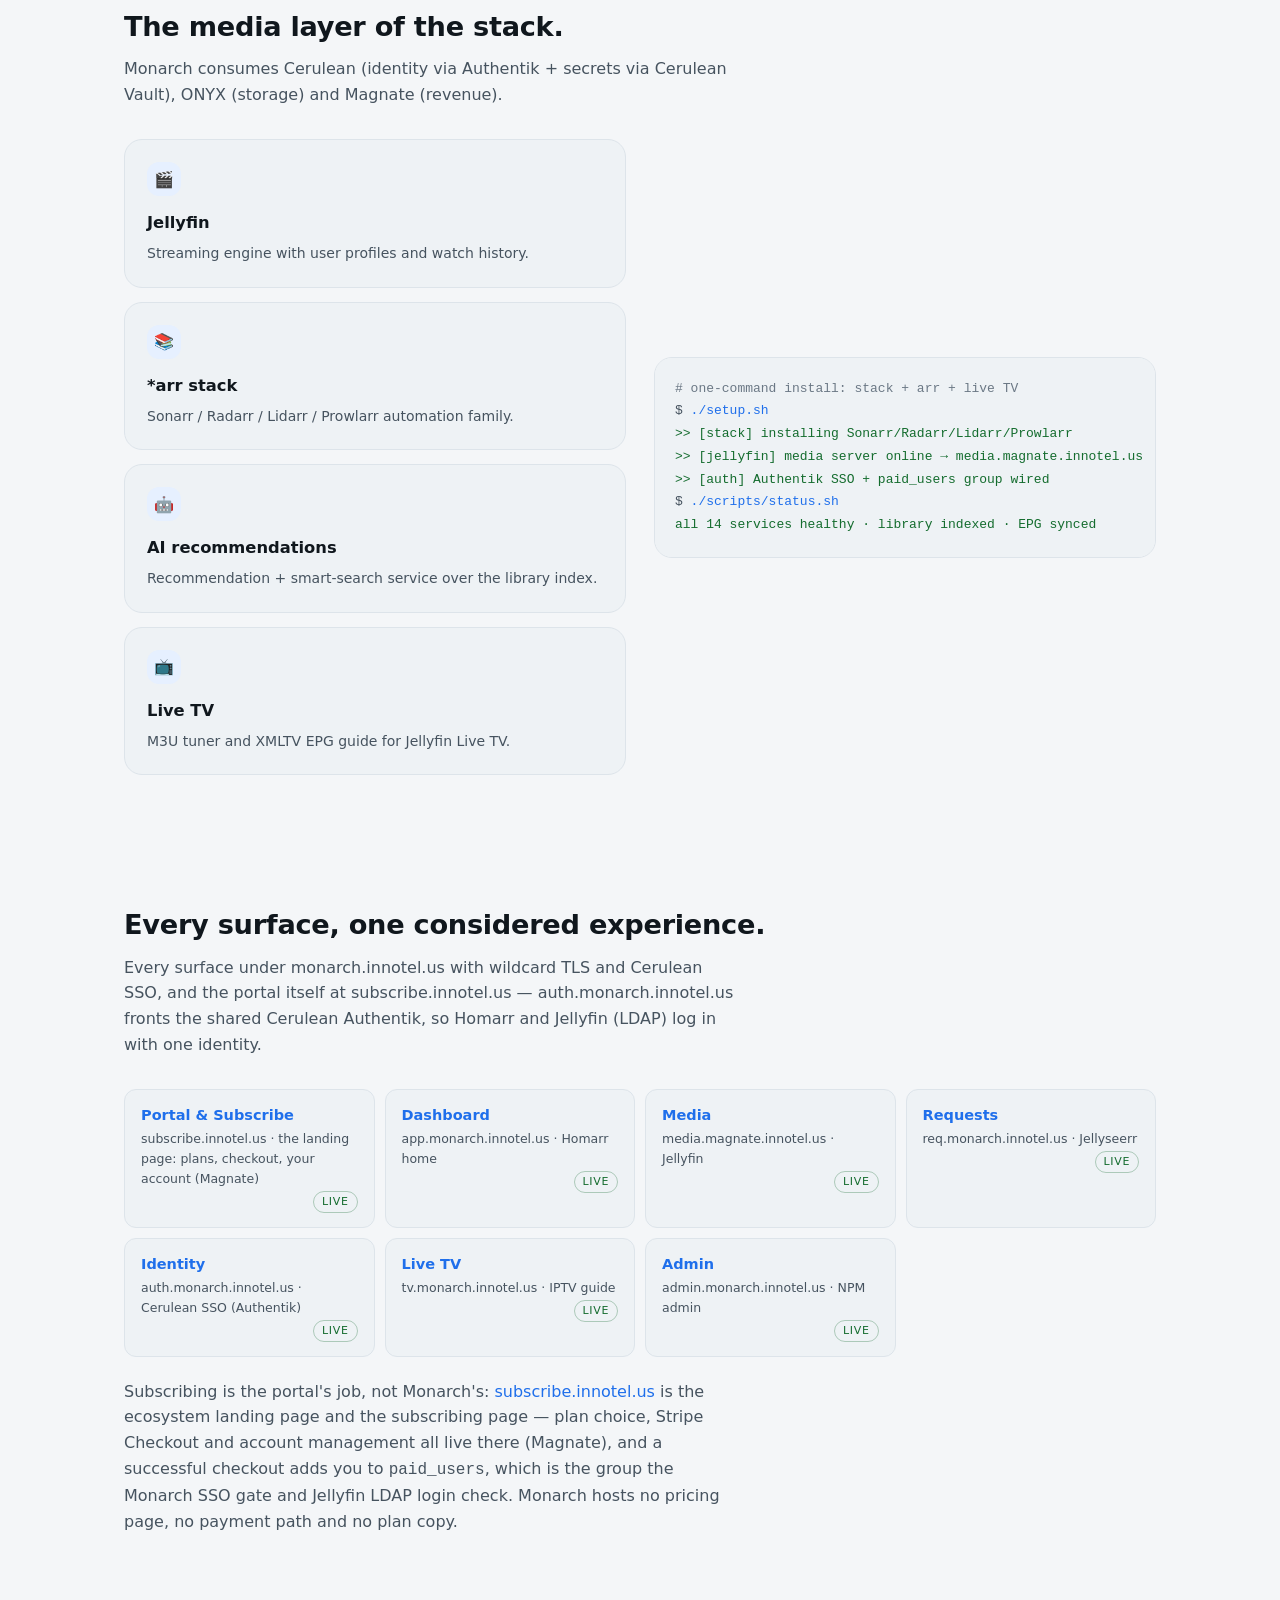
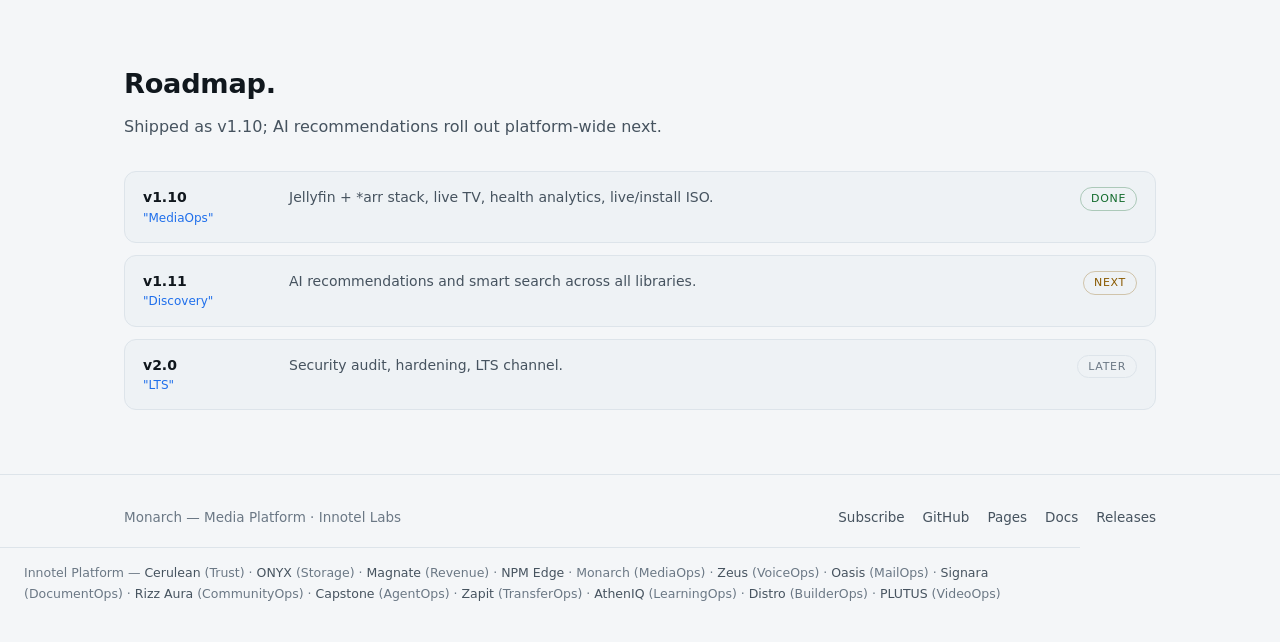
==== commit 9452c822: "Adopt the Unity theme on the landing page and README The landing page now reads its colours from the" ====
--- a/web/landing/index.html
+++ b/web/landing/index.html
@@ -1,5 +1,5 @@
 <!doctype html>
-<html lang="en">
+<html lang="en" data-scheme="operations">
 <head>
   <meta charset="utf-8">
   <meta name="viewport" content="width=device-width, initial-scale=1">
@@ -9,31 +9,32 @@
   <meta property="og:description" content="Your own Netflix-grade streaming platform — AI recommendations, live TV and the full *arr stack, self-hosted.">
   <meta property="og:type" content="website">
   <link rel="icon" href="data:image/svg+xml,%3Csvg xmlns='http://www.w3.org/2000/svg' viewBox='0 0 64 64'%3E%3Crect width='64' height='64' rx='14' fill='%230b0d10'/%3E%3Ctext x='32' y='44' font-size='34' text-anchor='middle'%3E🦋%3C/text%3E%3C/svg%3E">
-  <style>
+  <link rel="stylesheet" href="unity-theme.css">
+  <script>window.UNITY_DEFAULT_SCHEME = "operations";</script>
+  <script src="unity-theme.js"></script>
+  <style>:root {
+      --p-bg: var(--canvas);
+      --p-bg-elevated: var(--surface-muted);
+      --p-surface: var(--surface);
+      --p-surface-hover: var(--surface-sunken);
+      --p-border: var(--line);
+      --p-text: var(--ink);
+      --p-text-secondary: var(--ink-soft);
+      --p-text-muted: var(--ink-faint);
+      --p-accent: var(--brand);
+      --p-accent-hover: var(--brand-ring);
+      --p-accent-tint: var(--brand-soft);
+      --p-success: var(--ok);
+      --p-warning: var(--attention);
+      --p-danger: var(--bad);
+      --p-info: var(--info);
+      --p-gold: var(--attention);
+      --radius-md: var(--radius);
+      --ease: cubic-bezier(.2, .8, .2, 1);
+    }
+
     /* ---- Product theme (Monarch landing, modeled on the ONYX outline) ---- */
-    :root {
-      color-scheme: dark;
-      --p-bg: #08090b;
-      --p-bg-elevated: #101214;
-      --p-surface: #17191c;
-      --p-surface-hover: #202226;
-      --p-border: #2b2d30;
-      --p-text: #f5f0e4;
-      --p-text-secondary: #d1cbc0;
-      --p-text-muted: #aaa49a;
-      --p-accent: #caa35d;
-      --p-accent-hover: #f2d99a;
-      --p-accent-tint: rgba(202, 163, 93, 0.12);
-      --p-success: #3ddc84;
-      --p-warning: #f5b544;
-      --p-danger: #f25f5f;
-      --p-info: #d8b56d;
-      --p-gold: #d8b56d;
-      --radius-sm: 6px;
-      --radius-md: 10px;
-      --radius-lg: 16px;
-      --ease: cubic-bezier(.2, .8, .2, 1);
-    }
+    
 
     * { box-sizing: border-box; }
 
@@ -63,7 +64,7 @@
     /* ---- Top bar --------------------------------------------------------- */
     .topbar {
       position: sticky; top: 0; z-index: 10;
-      background: rgba(11, 13, 16, 0.72);
+      background: color-mix(in srgb, var(--canvas) 72%, transparent);
       backdrop-filter: blur(24px);
       -webkit-backdrop-filter: blur(24px);
       border-bottom: 1px solid var(--p-border);
@@ -112,8 +113,8 @@
       content: "";
       position: absolute; inset: 0;
       background:
-        radial-gradient(600px 320px at 70% -10%, rgba(202, 163, 93, 0.13), transparent 70%),
-        radial-gradient(500px 300px at 15% 110%, rgba(216, 181, 109, 0.07), transparent 70%);
+        radial-gradient(600px 320px at 70% -10%, color-mix(in srgb, var(--brand) 13%, transparent), transparent 70%),
+        radial-gradient(500px 300px at 15% 110%, color-mix(in srgb, var(--attention) 7%, transparent), transparent 70%);
       pointer-events: none;
     }
     .hero-inner { position: relative; max-width: 760px; }
@@ -122,7 +123,7 @@
       font-size: 13px; letter-spacing: 0.08em; text-transform: uppercase;
       color: var(--p-accent-hover);
       background: var(--p-accent-tint);
-      border: 1px solid rgba(20, 184, 166, 0.25);
+      border: 1px solid color-mix(in srgb, var(--info) 25%, transparent);
       border-radius: 999px;
       padding: 5px 14px;
       margin: 0 0 24px;
@@ -130,13 +131,13 @@
     .kicker .pulse {
       width: 7px; height: 7px; border-radius: 50%;
       background: var(--p-success);
-      box-shadow: 0 0 0 0 rgba(61, 220, 132, 0.5);
+      box-shadow: 0 0 0 0 color-mix(in srgb, var(--ok) 50%, transparent);
       animation: pulse 2.4s var(--ease) infinite;
     }
     @keyframes pulse {
-      0% { box-shadow: 0 0 0 0 rgba(61, 220, 132, 0.45); }
-      70% { box-shadow: 0 0 0 9px rgba(61, 220, 132, 0); }
-      100% { box-shadow: 0 0 0 0 rgba(61, 220, 132, 0); }
+      0% { box-shadow: 0 0 0 0 color-mix(in srgb, var(--ok) 45%, transparent); }
+      70% { box-shadow: 0 0 0 9px color-mix(in srgb, var(--ok) 0%, transparent); }
+      100% { box-shadow: 0 0 0 0 color-mix(in srgb, var(--ok) 0%, transparent); }
     }
     h1 {
       font-size: clamp(2.2rem, 5.5vw, 3.4rem);
@@ -162,8 +163,8 @@
       cursor: pointer;
       transition: background .15s var(--ease), border-color .15s var(--ease), transform .15s var(--ease);
     }
-    .btn-primary { background: var(--p-accent); color: #071018; font-weight: 600; }
-    .btn-primary:hover { background: var(--p-accent-hover); color: #071018; }
+    .btn-primary { background: var(--p-accent); color: var(--brand-ink); font-weight: 600; }
+    .btn-primary:hover { background: var(--p-accent-hover); color: var(--brand-ink); }
     .btn-secondary { border-color: var(--p-border); color: var(--p-text); background: transparent; }
     .btn-secondary:hover { border-color: var(--p-accent); background: var(--p-accent-tint); color: var(--p-text); }
     .quickstart {
@@ -222,7 +223,7 @@
       padding: 22px;
       transition: border-color .15s var(--ease), transform .15s var(--ease);
     }
-    .card:hover { border-color: #34404f; }
+    .card:hover { border-color: var(--brand-ink); }
     .card h3 { margin: 0 0 6px; font-size: 1.02rem; }
     .card p { margin: 0; color: var(--p-text-secondary); font-size: 14px; }
     .card .icon {
@@ -254,7 +255,7 @@
       margin-left: auto;
       font-size: 11px; letter-spacing: 0.06em; text-transform: uppercase;
       color: var(--p-success);
-      border: 1px solid rgba(61, 220, 132, 0.3);
+      border: 1px solid color-mix(in srgb, var(--ok) 30%, transparent);
       border-radius: 999px;
       padding: 1px 8px;
     }
@@ -302,8 +303,8 @@
       font-size: 11px; letter-spacing: 0.06em; text-transform: uppercase;
       border-radius: 999px; padding: 2px 10px;
     }
-    .mile .state.done { color: var(--p-success); border: 1px solid rgba(61, 220, 132, 0.3); }
-    .mile .state.next { color: var(--p-warning); border: 1px solid rgba(245, 181, 68, 0.3); }
+    .mile .state.done { color: var(--p-success); border: 1px solid color-mix(in srgb, var(--ok) 30%, transparent); }
+    .mile .state.next { color: var(--p-warning); border: 1px solid color-mix(in srgb, var(--attention) 30%, transparent); }
     .mile .state.later { color: var(--p-text-muted); border: 1px solid var(--p-border); }
 
     /* ---- Footer ----------------------------------------------------------- */
@@ -351,6 +352,7 @@
           GitHub
         </a>
       </nav>
+        <div class="ot-theme" role="group" aria-label="Colour theme" data-unity-switch><button type="button" data-theme-mode="system" aria-pressed="false">System</button><button type="button" data-theme-mode="light" aria-pressed="false">Light</button><button type="button" data-theme-mode="dark" aria-pressed="false">Dark</button></div>
     </div>
   </header>
 
@@ -467,5 +469,13 @@
       }
     });
   </script>
+  <script>(function(){
+  var api=window.UnityTheme||window.OntrakTheme;if(!api)return;
+  function paint(){var now=api.mode();var all=document.querySelectorAll('[data-theme-mode]');
+    for(var i=0;i<all.length;i++){all[i].setAttribute('aria-pressed',String(all[i].getAttribute('data-theme-mode')===now));}}
+  var buttons=document.querySelectorAll('[data-theme-mode]');
+  for(var i=0;i<buttons.length;i++){buttons[i].addEventListener('click',function(){api.setMode(this.getAttribute('data-theme-mode'));});}
+  window.addEventListener('unity:theme',paint);window.addEventListener('ontrak:theme',paint);paint();
+})();</script>
 </body>
 </html>
--- a/web/landing/unity-theme.css
+++ b/web/landing/unity-theme.css
@@ -0,0 +1,610 @@
+/*
+ * ═══════════════════════════════════════════════════════════════════════════
+ * UNITY — the shared theme.  THE canonical copy.
+ * ═══════════════════════════════════════════════════════════════════════════
+ *
+ * One theme for every Innotel project, not just the OnTrak ones. `theme/README.md`
+ * is the adoption guide for a new project; this file is the palette.
+ *
+ * Every product ships a byte-identical copy of this file (each app is built from its
+ * own directory, so a file outside the build context cannot be imported).
+ * `theme/tests/test_theme_copies.py` fails if any copy drifts, which is what stops
+ * "one palette" from becoming five opinions over six months.
+ *
+ * ── Two names worth keeping apart ──────────────────────────────────────────
+ *
+ *   **Unity** (this)   the theme: three schemes, two modes, one vocabulary.
+ *   **OnTrak Unity**  the portal that is one of the things wearing it. The theme
+ *                     came first and the product took its name, which is the
+ *                     direction that causes no trouble.
+ *
+ * ── What is here, and why it is shaped this way ────────────────────────────
+ *
+ * THREE SCHEMES, TWO MODES, ONE VOCABULARY.
+ *
+ *   scheme "desk"        the training range and the service desk — the violet
+ *                        family that Tix and OnTrak IT Support Training already
+ *                        use, so those two apps change least.
+ *   scheme "operations"  the operations consoles — the graphite-and-blue family
+ *                        that OnTrak Sync and the Unity portal already use.
+ *   scheme "soc"         the security-operations console — the navy-and-cyan
+ *                        family Sentinel wears, in the visual language of the
+ *                        open-source SIEM consoles.
+ *
+ *   mode "light" / "dark" applies to all three, and `system` follows the machine.
+ *
+ * A product picks its default scheme; the person can override either axis, and the
+ * choice is remembered per browser. That is the whole point of the exercise: the
+ * same page should be readable in a bright office and at 3am, and an operator who
+ * has learned one product's colours should not have to relearn them in the next.
+ *
+ * The vocabulary is deliberately semantic — `--surface`, `--ink-faint`,
+ * `--attention` — and never visual. A class that says what a thing *is* (a
+ * finding, an outage, an SLA breach) cannot quietly pick a new colour, and
+ * `--unknown` exists as its own token because a check that never ran must never be
+ * painted the same as a check that passed.
+ *
+ * Usage: set `data-scheme` and `data-mode` on <html> (see unity-theme.js), then use
+ * the tokens. No component should name a raw colour.
+ */
+
+/* ══ scheme: desk — light ═══════════════════════════════════════════════════ */
+:root {
+  color-scheme: light;
+
+  --canvas: #f7f6fb;
+  --surface: #ffffff;
+  --surface-muted: #f1effa;
+  --surface-sunken: #ebe7f6;
+  --line: #e4e0f0;
+  --line-strong: #cec8e3;
+
+  --ink: #191430;
+  --ink-soft: #4b4468;
+  --ink-faint: #6d6789;
+
+  --brand: #5f3fe6;
+  --brand-soft: #ece8ff;
+  --brand-ink: #ffffff;
+  --brand-ring: #b9a8f7;
+
+  --ok: #146c2e;
+  --ok-soft: #e4f6e8;
+  --info: #1360a8;
+  --info-soft: #e5f0fb;
+  --bad: #b3261e;
+  --bad-soft: #fdeceb;
+  --attention: #8a5a00;
+  --attention-soft: #fdf3dd;
+  --unknown: #6b6b76;
+  --unknown-soft: #efeff3;
+
+  /* The four products' identifying colours. A tone is a *label*, never the only
+     signal: every tile also carries the product's name in text. */
+  --tone-its: #4d6b00;
+  --tone-tix: #0a5c9e;
+  --tone-sentinel: #b0246a;
+  --tone-sync: #05685e;
+
+  --shadow-card: 0 1px 2px rgb(25 20 48 / 5%), 0 10px 30px -14px rgb(25 20 48 / 18%);
+  --shadow-pop: 0 8px 28px -8px rgb(25 20 48 / 26%);
+
+  --radius-sm: 8px;
+  --radius: 12px;
+  --radius-lg: 18px;
+  --radius-pill: 999px;
+
+  --font-sans: -apple-system, BlinkMacSystemFont, "Segoe UI", Roboto, Helvetica, Arial, sans-serif;
+  --font-display: var(--font-sans);
+  --mono: ui-monospace, SFMono-Regular, "SF Mono", Menlo, Consolas, monospace;
+
+  --space-1: 4px;
+  --space-2: 8px;
+  --space-3: 12px;
+  --space-4: 16px;
+  --space-5: 22px;
+  --space-6: 32px;
+}
+
+/* ══ scheme: desk — dark ════════════════════════════════════════════════════ */
+@media (prefers-color-scheme: dark) {
+  :root:not([data-mode="light"]) {
+    color-scheme: dark;
+
+    --canvas: #100c22;
+    --surface: #1a1433;
+    --surface-muted: #221a40;
+    --surface-sunken: #151029;
+    --line: #332a55;
+    --line-strong: #453a6e;
+
+    --ink: #f5f3ff;
+    --ink-soft: #c3bce0;
+    --ink-faint: #9a92bd;
+
+    --brand: #9b83ff;
+    --brand-soft: #2a2154;
+    --brand-ink: #14102a;
+    --brand-ring: #5b46a8;
+
+    --ok: #5ed37a;
+    --ok-soft: #16301f;
+    --info: #6cc0ff;
+    --info-soft: #152a3f;
+    --bad: #ff8a80;
+    --bad-soft: #34191a;
+    --attention: #ffc157;
+    --attention-soft: #33260f;
+    --unknown: #8f87b3;
+    --unknown-soft: #241e42;
+
+    --tone-its: #b4e85c;
+    --tone-tix: #6cc0ff;
+    --tone-sentinel: #ff7cb4;
+    --tone-sync: #3fd3c1;
+
+    --shadow-card: 0 1px 2px rgb(0 0 0 / 30%), 0 12px 32px -14px rgb(0 0 0 / 60%);
+    --shadow-pop: 0 10px 34px -8px rgb(0 0 0 / 66%);
+  }
+}
+
+/* The same thing, asked for explicitly. A person who picks "dark" gets dark on a
+   machine that prefers light, which is the entire reason the toggle exists. */
+:root[data-mode="dark"] {
+  color-scheme: dark;
+
+  --canvas: #100c22;
+  --surface: #1a1433;
+  --surface-muted: #221a40;
+  --surface-sunken: #151029;
+  --line: #332a55;
+  --line-strong: #453a6e;
+
+  --ink: #f5f3ff;
+  --ink-soft: #c3bce0;
+  --ink-faint: #9a92bd;
+
+  --brand: #9b83ff;
+  --brand-soft: #2a2154;
+  --brand-ink: #14102a;
+  --brand-ring: #5b46a8;
+
+  --ok: #5ed37a;
+  --ok-soft: #16301f;
+  --info: #6cc0ff;
+  --info-soft: #152a3f;
+  --bad: #ff8a80;
+  --bad-soft: #34191a;
+  --attention: #ffc157;
+  --attention-soft: #33260f;
+  --unknown: #8f87b3;
+  --unknown-soft: #241e42;
+
+  --tone-its: #b4e85c;
+  --tone-tix: #6cc0ff;
+  --tone-sentinel: #ff7cb4;
+  --tone-sync: #3fd3c1;
+
+  --shadow-card: 0 1px 2px rgb(0 0 0 / 30%), 0 12px 32px -14px rgb(0 0 0 / 60%);
+  --shadow-pop: 0 10px 34px -8px rgb(0 0 0 / 66%);
+}
+
+/* ══ scheme: operations — light (graphite neutrals, blue brand) ════════════ */
+:root[data-scheme="operations"] {
+  color-scheme: light;
+
+  --canvas: #f4f6f8;
+  --surface: #ffffff;
+  --surface-muted: #eef2f5;
+  --surface-sunken: #e6ebef;
+  --line: #dde4ea;
+  --line-strong: #c2ccd6;
+
+  --ink: #10171d;
+  --ink-soft: #46535f;
+  --ink-faint: #6b7885;
+
+  --brand: #1f6feb;
+  --brand-soft: #e6f0ff;
+  --brand-ink: #ffffff;
+  --brand-ring: #9dc2ff;
+
+  --tone-its: #3f6212;
+  --tone-tix: #1f6feb;
+  --tone-sentinel: #9d174d;
+  --tone-sync: #0f766e;
+
+  --shadow-card: 0 1px 2px rgb(16 23 29 / 5%), 0 10px 30px -14px rgb(16 23 29 / 18%);
+}
+
+/* ══ scheme: operations — dark ═════════════════════════════════════════════ */
+:root[data-scheme="operations"][data-mode="dark"] {
+  color-scheme: dark;
+
+  --canvas: #0b1015;
+  --surface: #121a22;
+  --surface-muted: #17212b;
+  --surface-sunken: #0e151c;
+  --line: #1e2a35;
+  --line-strong: #2b3a48;
+
+  --ink: #e6edf3;
+  --ink-soft: #a9b8c6;
+  --ink-faint: #78899a;
+
+  --brand: #2f81f7;
+  --brand-soft: #16243a;
+  --brand-ink: #ffffff;
+  --brand-ring: #1f4468;
+
+  --ok: #3fb950;
+  --ok-soft: #12261a;
+  --info: #58a6ff;
+  --info-soft: #14202e;
+  --bad: #f85149;
+  --bad-soft: #2d1615;
+  --attention: #d29922;
+  --attention-soft: #2a2110;
+  --unknown: #8b949e;
+  --unknown-soft: #1a222b;
+
+  --tone-its: #7ee787;
+  --tone-tix: #79c0ff;
+  --tone-sentinel: #ff7b72;
+  --tone-sync: #56d4dd;
+
+  --shadow-card: 0 1px 2px rgb(0 0 0 / 34%), 0 12px 32px -14px rgb(0 0 0 / 62%);
+}
+
+@media (prefers-color-scheme: dark) {
+  :root[data-scheme="operations"]:not([data-mode="light"]) {
+    color-scheme: dark;
+
+    --canvas: #0b1015;
+    --surface: #121a22;
+    --surface-muted: #17212b;
+    --surface-sunken: #0e151c;
+    --line: #1e2a35;
+    --line-strong: #2b3a48;
+
+    --ink: #e6edf3;
+    --ink-soft: #a9b8c6;
+    --ink-faint: #78899a;
+
+    --brand: #2f81f7;
+    --brand-soft: #16243a;
+    --brand-ink: #ffffff;
+    --brand-ring: #1f4468;
+
+    --ok: #3fb950;
+    --ok-soft: #12261a;
+    --info: #58a6ff;
+    --info-soft: #14202e;
+    --bad: #f85149;
+    --bad-soft: #2d1615;
+    --attention: #d29922;
+    --attention-soft: #2a2110;
+    --unknown: #8b949e;
+    --unknown-soft: #1a222b;
+
+    --tone-its: #7ee787;
+    --tone-tix: #79c0ff;
+    --tone-sentinel: #ff7b72;
+    --tone-sync: #56d4dd;
+
+    --shadow-card: 0 1px 2px rgb(0 0 0 / 34%), 0 12px 32px -14px rgb(0 0 0 / 62%);
+  }
+}
+
+/* ══ scheme: soc — light (cool neutrals, cyan brand) ══════════════════════
+ * The security-operations console's own scheme: Sentinel. Deep navy in the dark,
+ * a cool near-white in the light, and a cyan brand that means "this is the SOC"
+ * the way violet means the desk and blue means operations. Modelled on the
+ * open-source SIEM consoles (UTMStack and its neighbours), which is the visual
+ * language somebody who works a security queue already reads without being told.
+ */
+:root[data-scheme="soc"] {
+  color-scheme: light;
+
+  --canvas: #f2f5f9;
+  --surface: #ffffff;
+  --surface-muted: #e9eff6;
+  --surface-sunken: #dfe8f2;
+  --line: #d3dfeb;
+  --line-strong: #b3c4d6;
+
+  --ink: #071a2b;
+  --ink-soft: #37506a;
+  --ink-faint: #5d7691;
+
+  --brand: #0f6fd1;
+  --brand-soft: #e0edfb;
+  --brand-ink: #ffffff;
+  --brand-ring: #93c0ea;
+
+  --ok: #0d6b46;
+  --ok-soft: #e2f5eb;
+  --info: #0f6fd1;
+  --info-soft: #e0edfb;
+  --bad: #b3252b;
+  --bad-soft: #fdeaea;
+  --attention: #8a5a00;
+  --attention-soft: #fdf2da;
+  --unknown: #64748b;
+  --unknown-soft: #edf1f6;
+
+  --tone-its: #4d6b00;
+  --tone-tix: #0f6fd1;
+  --tone-sentinel: #0e7f9c;
+  --tone-sync: #0f766e;
+
+  --shadow-card: 0 1px 2px rgb(7 26 43 / 5%), 0 10px 30px -14px rgb(7 26 43 / 18%);
+}
+
+/* ══ scheme: soc — dark (near-black navy, cyan) ═══════════════════════════ */
+:root[data-scheme="soc"][data-mode="dark"] {
+  color-scheme: dark;
+
+  --canvas: #04080f;
+  --surface: #0a1420;
+  --surface-muted: #0f1c2b;
+  --surface-sunken: #060d17;
+  --line: #16273a;
+  --line-strong: #23405c;
+
+  --ink: #e6f2fb;
+  --ink-soft: #a6c1d8;
+  --ink-faint: #7590aa;
+
+  --brand: #22c7e0;
+  --brand-soft: #0a2c36;
+  --brand-ink: #04161d;
+  --brand-ring: #17788c;
+
+  --ok: #3ad77f;
+  --ok-soft: #0d2a1b;
+  --info: #4cc6ff;
+  --info-soft: #0c2437;
+  --bad: #ff5f6d;
+  --bad-soft: #33141a;
+  --attention: #ffbb4d;
+  --attention-soft: #33260f;
+  --unknown: #7b93ad;
+  --unknown-soft: #131f2c;
+
+  --tone-its: #7ee787;
+  --tone-tix: #6cb6ff;
+  --tone-sentinel: #4fd0e8;
+  --tone-sync: #56d4dd;
+
+  --shadow-card: 0 1px 2px rgb(0 0 0 / 40%), 0 14px 34px -14px rgb(0 0 0 / 70%);
+  --shadow-pop: 0 10px 34px -8px rgb(0 0 0 / 70%);
+}
+
+@media (prefers-color-scheme: dark) {
+  :root[data-scheme="soc"]:not([data-mode="light"]) {
+    color-scheme: dark;
+
+    --canvas: #04080f;
+    --surface: #0a1420;
+    --surface-muted: #0f1c2b;
+    --surface-sunken: #060d17;
+    --line: #16273a;
+    --line-strong: #23405c;
+
+    --ink: #e6f2fb;
+    --ink-soft: #a6c1d8;
+    --ink-faint: #7590aa;
+
+    --brand: #22c7e0;
+    --brand-soft: #0a2c36;
+    --brand-ink: #04161d;
+    --brand-ring: #17788c;
+
+    --ok: #3ad77f;
+    --ok-soft: #0d2a1b;
+    --info: #4cc6ff;
+    --info-soft: #0c2437;
+    --bad: #ff5f6d;
+    --bad-soft: #33141a;
+    --attention: #ffbb4d;
+    --attention-soft: #33260f;
+    --unknown: #7b93ad;
+    --unknown-soft: #131f2c;
+
+    --tone-its: #7ee787;
+    --tone-tix: #6cb6ff;
+    --tone-sentinel: #4fd0e8;
+    --tone-sync: #56d4dd;
+
+    --shadow-card: 0 1px 2px rgb(0 0 0 / 40%), 0 14px 34px -14px rgb(0 0 0 / 70%);
+    --shadow-pop: 0 10px 34px -8px rgb(0 0 0 / 70%);
+  }
+}
+
+/* ══ the shared primitives ═════════════════════════════════════════════════
+ * Small, opinionated, and the same in every product: a surface, a button, a field,
+ * a pill and a table. Everything else is a product's own layout, built out of
+ * these, so two apps cannot drift in ways nobody notices until somebody has to
+ * use both.
+ */
+
+.ot-surface {
+  background: var(--surface);
+  border: 1px solid var(--line);
+  border-radius: var(--radius);
+}
+
+.ot-panel {
+  background: var(--surface);
+  border: 1px solid var(--line);
+  border-radius: var(--radius);
+  box-shadow: var(--shadow-card);
+  overflow: hidden;
+}
+
+.ot-panel > header {
+  display: flex;
+  align-items: center;
+  justify-content: space-between;
+  gap: var(--space-3);
+  flex-wrap: wrap;
+  padding: 11px 14px;
+  border-bottom: 1px solid var(--line);
+  background: var(--surface-muted);
+}
+.ot-panel > header h2 {
+  margin: 0;
+  font-size: 12.5px;
+  font-weight: 600;
+  letter-spacing: 0.06em;
+  text-transform: uppercase;
+  color: var(--ink-soft);
+}
+
+.ot-btn {
+  display: inline-flex;
+  align-items: center;
+  gap: 6px;
+  background: var(--surface-muted);
+  color: var(--ink);
+  border: 1px solid var(--line-strong);
+  border-radius: var(--radius-sm);
+  padding: 7px 12px;
+  font: inherit;
+  font-size: 12.5px;
+  font-weight: 500;
+  cursor: pointer;
+}
+.ot-btn:hover:not(:disabled) { border-color: var(--brand-ring); }
+.ot-btn:disabled { opacity: 0.5; cursor: not-allowed; }
+.ot-btn--primary {
+  background: var(--brand);
+  border-color: var(--brand);
+  color: var(--brand-ink);
+  font-weight: 600;
+}
+.ot-btn--quiet { background: transparent; }
+
+.ot-field > span {
+  display: block;
+  font-size: 12px;
+  color: var(--ink-soft);
+  margin-bottom: 4px;
+}
+.ot-field input,
+.ot-field select,
+.ot-input {
+  width: 100%;
+  background: var(--surface-sunken);
+  border: 1px solid var(--line-strong);
+  border-radius: var(--radius-sm);
+  color: var(--ink);
+  padding: 8px 10px;
+  font: inherit;
+  font-size: 13px;
+}
+.ot-input:focus, .ot-field input:focus, .ot-field select:focus {
+  outline: 2px solid var(--brand-ring);
+  outline-offset: 1px;
+  border-color: var(--brand);
+}
+
+.ot-pill {
+  display: inline-flex;
+  align-items: center;
+  gap: 6px;
+  border: 1px solid var(--line-strong);
+  border-radius: var(--radius-pill);
+  background: var(--surface-muted);
+  color: var(--ink-soft);
+  padding: 2px 10px;
+  font-size: 11.5px;
+  white-space: nowrap;
+}
+.ot-pill--ok { border-color: var(--ok); color: var(--ok); background: var(--ok-soft); }
+.ot-pill--bad { border-color: var(--bad); color: var(--bad); background: var(--bad-soft); }
+.ot-pill--attention { border-color: var(--attention); color: var(--attention); background: var(--attention-soft); }
+.ot-pill--unknown { border-color: var(--unknown); color: var(--unknown); background: var(--unknown-soft); }
+.ot-pill--brand { border-color: var(--brand); color: var(--brand); background: var(--brand-soft); }
+
+.ot-dot { width: 8px; height: 8px; border-radius: 50%; background: var(--unknown); flex: none; }
+.ot-dot--ok { background: var(--ok); }
+.ot-dot--bad { background: var(--bad); }
+.ot-dot--attention { background: var(--attention); }
+
+.ot-table { width: 100%; border-collapse: collapse; }
+.ot-table th, .ot-table td {
+  text-align: left;
+  padding: 9px 12px;
+  border-bottom: 1px solid var(--line);
+  vertical-align: middle;
+  font-size: 13px;
+}
+.ot-table th {
+  font-size: 11px;
+  text-transform: uppercase;
+  letter-spacing: 0.06em;
+  color: var(--ink-faint);
+  font-weight: 600;
+  background: var(--surface-muted);
+}
+.ot-table tbody tr:last-child td { border-bottom: none; }
+.ot-table tbody tr:hover { background: var(--surface-muted); }
+
+.ot-note {
+  border-left: 3px solid var(--line-strong);
+  background: var(--surface-muted);
+  color: var(--ink-soft);
+  padding: 9px 12px;
+  font-size: 12.5px;
+  border-radius: 0 6px 6px 0;
+}
+.ot-note--warn { border-left-color: var(--attention); background: var(--attention-soft); color: var(--ink); }
+.ot-note--bad { border-left-color: var(--bad); background: var(--bad-soft); color: var(--ink); }
+.ot-note--ok { border-left-color: var(--ok); background: var(--ok-soft); color: var(--ink); }
+
+.ot-muted { color: var(--ink-faint); }
+.ot-dim { color: var(--ink-soft); }
+.ot-mono { font-family: var(--mono); font-size: 12.5px; }
+.ot-sr { position: absolute; width: 1px; height: 1px; overflow: hidden; clip: rect(0 0 0 0); }
+
+/* ── the theme switch ──────────────────────────────────────────────────────
+ * The control that flips light → dark → system. It lives here rather than in each
+ * product's stylesheet because a switch that looks different in each of five apps
+ * is precisely the drift this file exists to prevent, and because the markup is
+ * the same everywhere: a group of buttons that call `window.OntrakTheme`.
+ *
+ * A product drops its <ThemeToggle> into its masthead and gets these styles; it
+ * does not restyle them.
+ */
+.ot-theme {
+  display: inline-flex;
+  align-items: center;
+  gap: 2px;
+  background: var(--surface-muted);
+  border: 1px solid var(--line);
+  border-radius: var(--radius-pill);
+  padding: 2px;
+}
+.ot-theme button {
+  display: inline-flex;
+  align-items: center;
+  gap: 5px;
+  background: transparent;
+  border: 1px solid transparent;
+  color: var(--ink-faint);
+  border-radius: var(--radius-pill);
+  padding: 4px 9px;
+  font: inherit;
+  font-size: 11.5px;
+  cursor: pointer;
+}
+.ot-theme button:hover { color: var(--ink); }
+.ot-theme button[aria-pressed="true"] {
+  background: var(--surface);
+  border-color: var(--line-strong);
+  color: var(--ink);
+  font-weight: 600;
+}
+.ot-theme svg { width: 13px; height: 13px; }
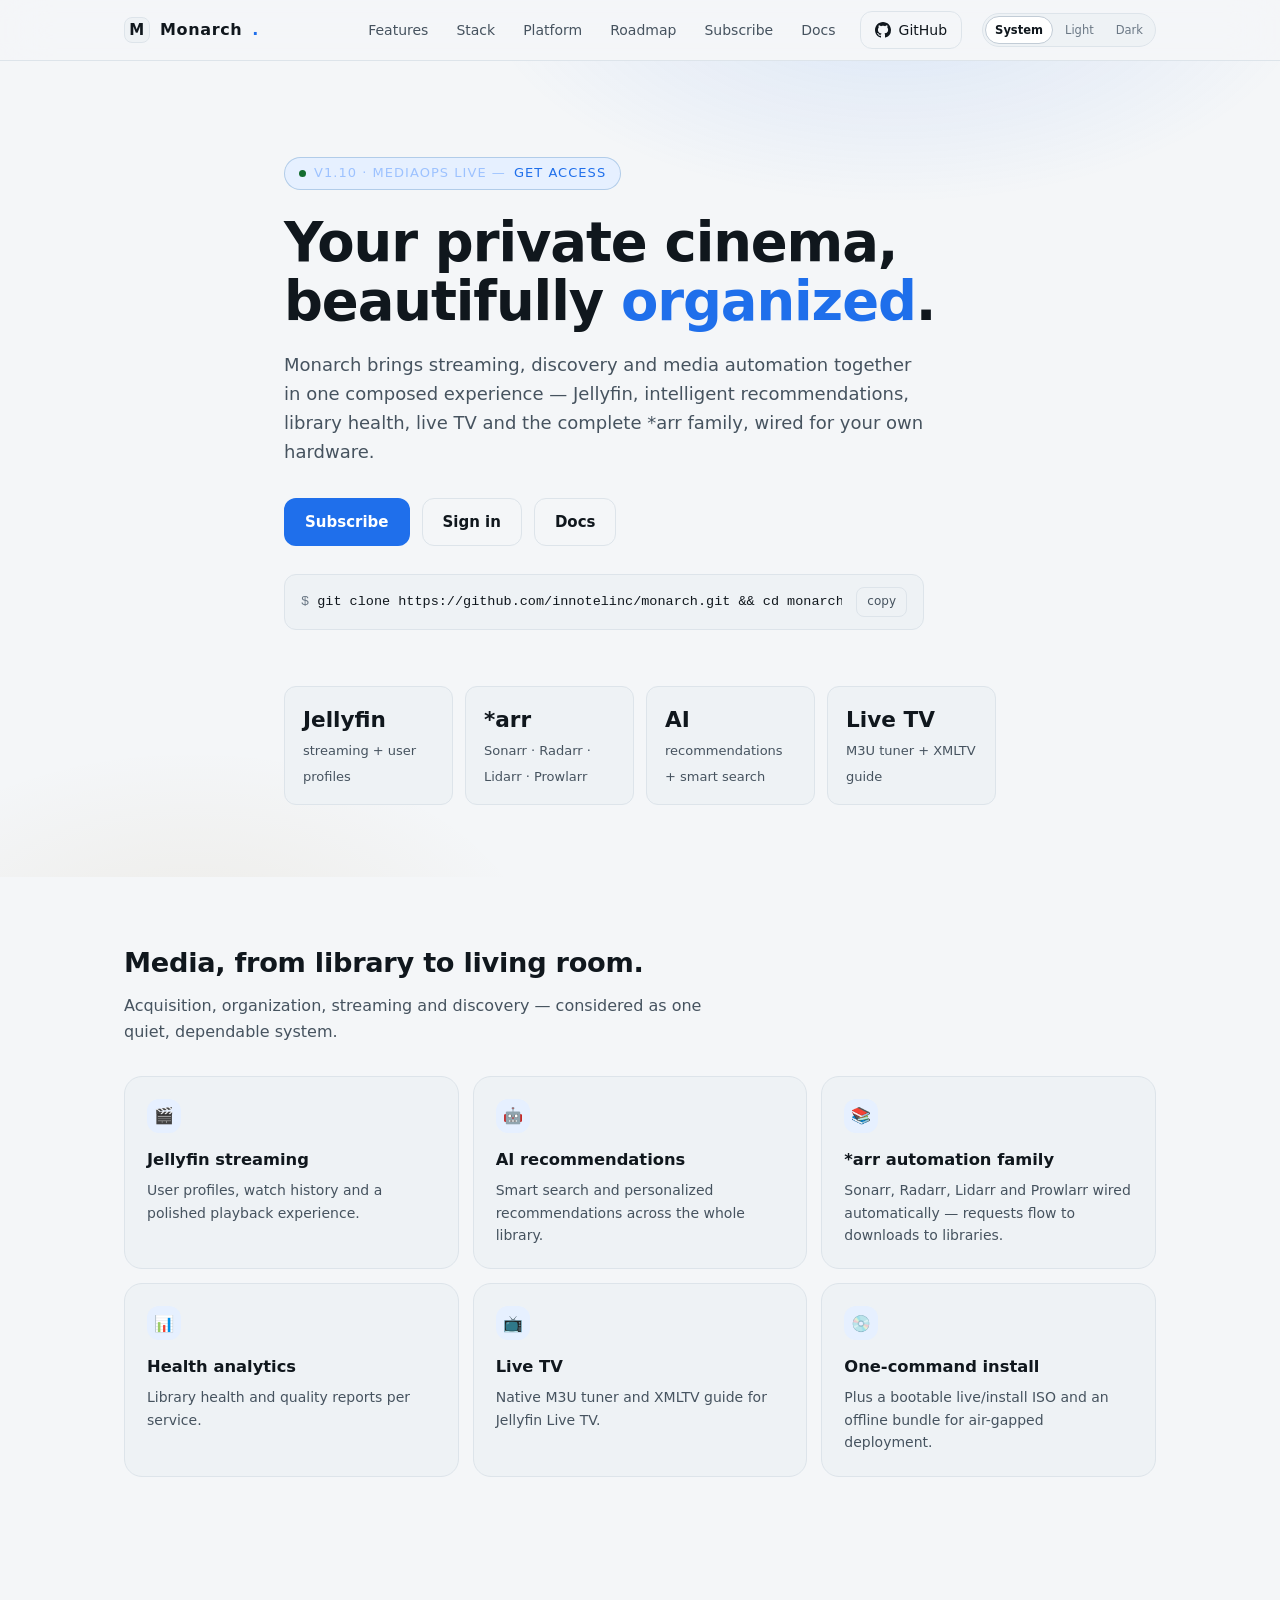
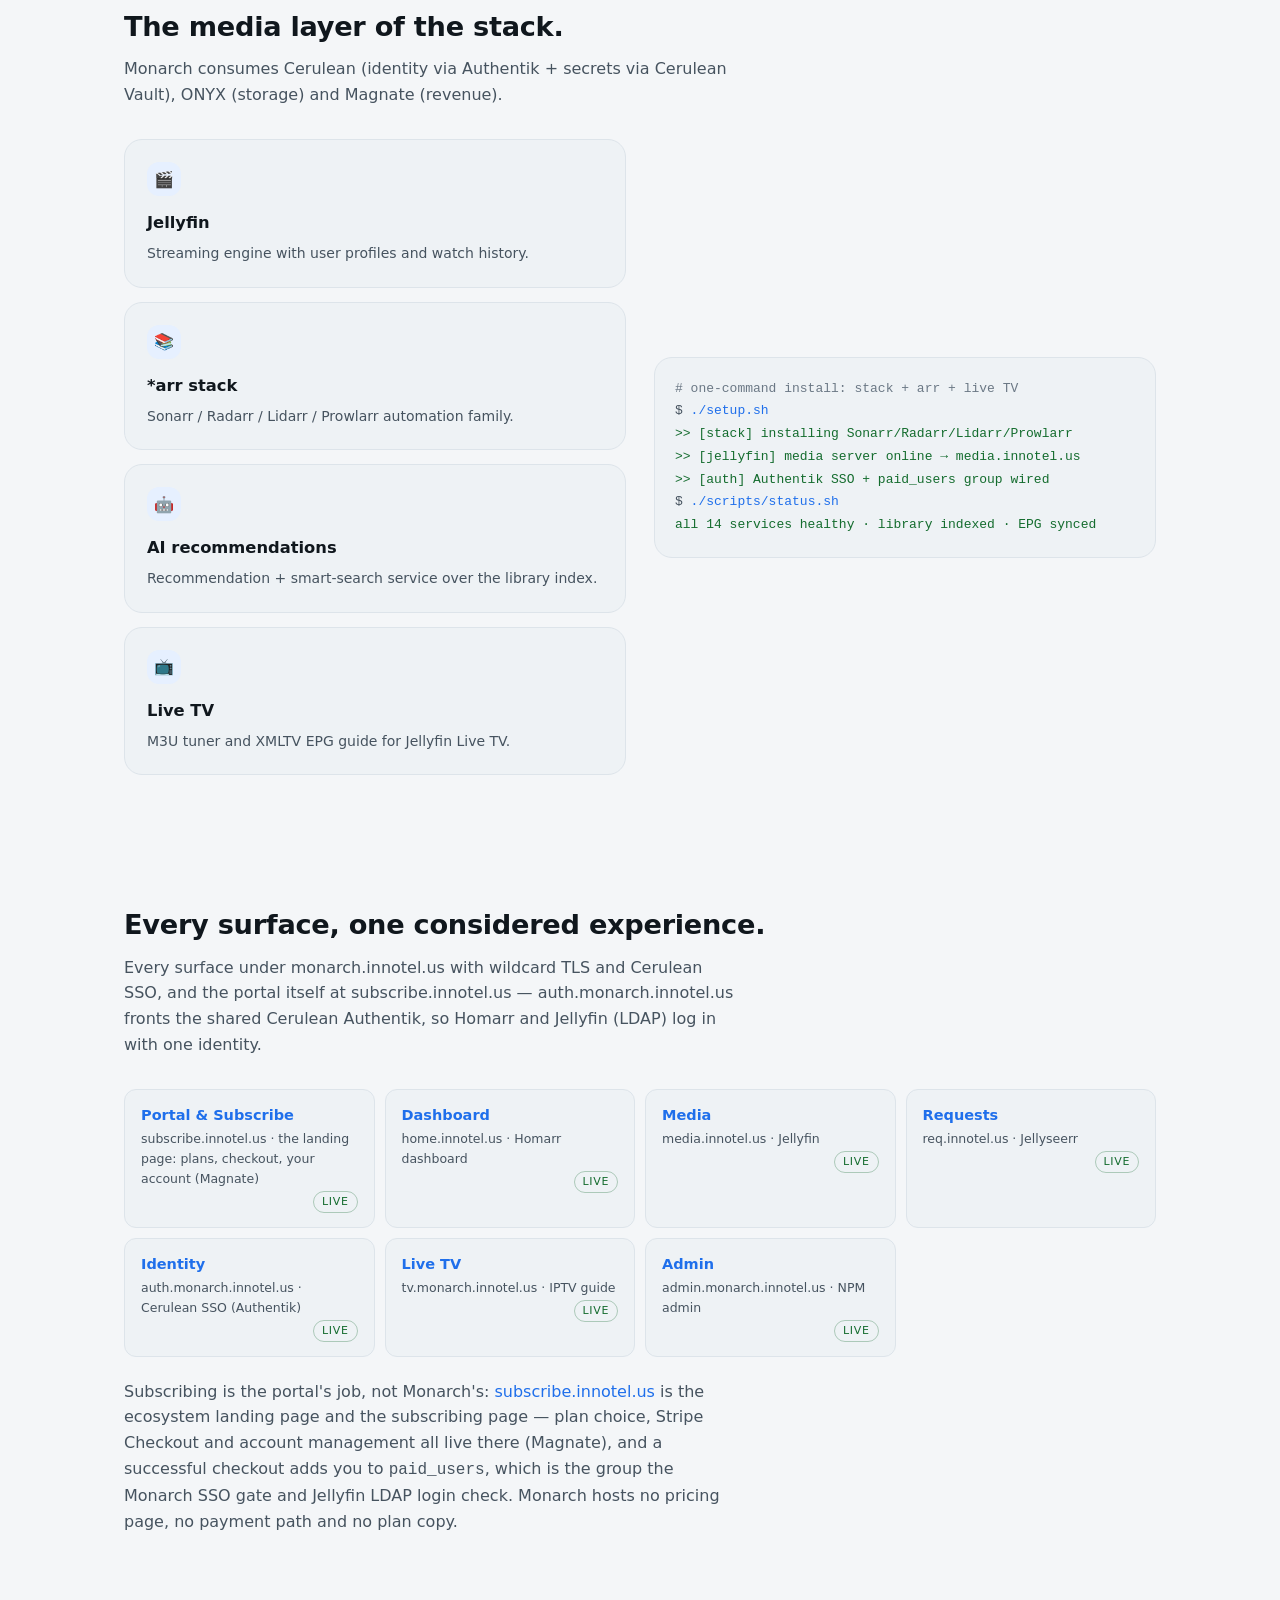
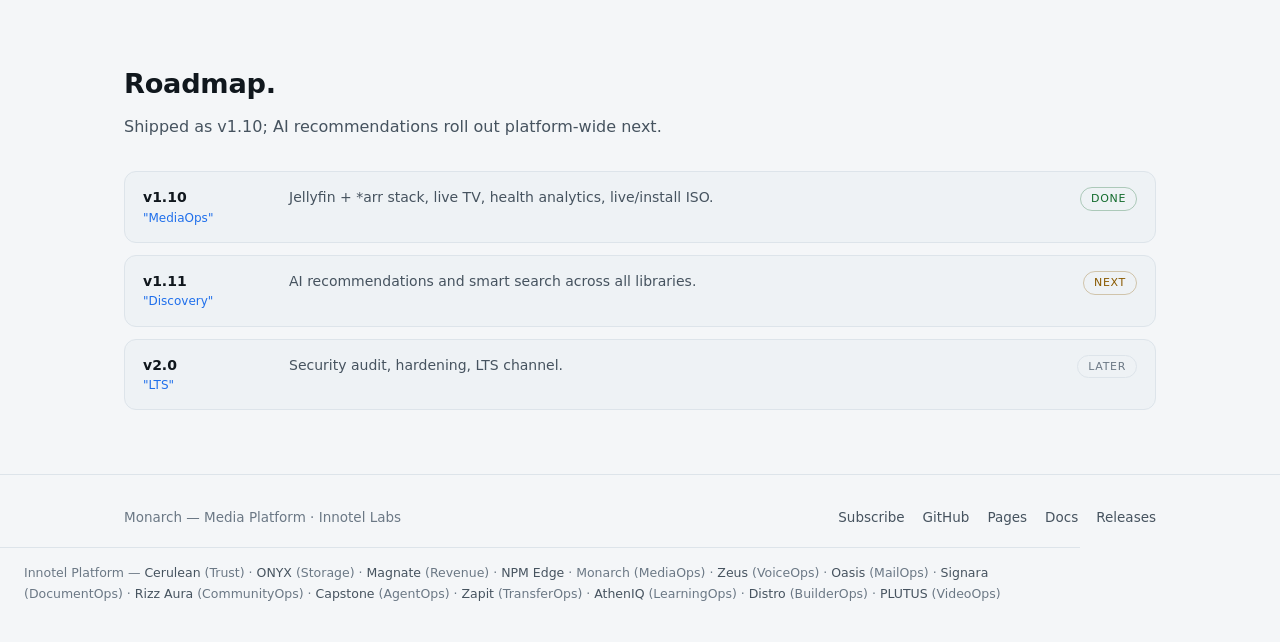
==== commit 3d6c6583: "Make the apex the product page, and give the dashboard its own name monarch.innotel.us served the Ho" ====
--- a/web/landing/index.html
+++ b/web/landing/index.html
@@ -365,7 +365,7 @@
         <p class="lede">Monarch brings streaming, discovery and media automation together in one composed experience — Jellyfin, intelligent recommendations, library health, live TV and the complete *arr family, wired for your own hardware.</p>
         <div class="cta-row">
           <a class="btn btn-primary" href="https://subscribe.innotel.us">Subscribe</a>
-          <a class="btn btn-secondary" href="https://app.monarch.innotel.us">Sign in</a>
+          <a class="btn btn-secondary" href="https://home.innotel.us">Sign in</a>
           <a class="btn btn-secondary" href="https://github.com/innotelinc/monarch/tree/main/docs">Docs</a>
         </div>
         <div class="quickstart">
@@ -403,7 +403,7 @@
           <pre class="terminal"><span class="cmt"># one-command install: stack + arr + live TV</span>
 $ <span class="p">./setup.sh</span>
 <span class="ok">>> [stack] installing Sonarr/Radarr/Lidarr/Prowlarr</span>
-<span class="ok">>> [jellyfin] media server online → media.magnate.innotel.us</span>
+<span class="ok">>> [jellyfin] media server online → media.innotel.us</span>
 <span class="ok">>> [auth] Authentik SSO + paid_users group wired</span>
 $ <span class="p">./scripts/status.sh</span>
 <span class="ok">all 14 services healthy · library indexed · EPG synced</span></pre>
@@ -417,7 +417,7 @@
         <h2>Every surface, one considered experience<span class="accent">.</span></h2>
         <p class="section-sub">Every surface under monarch.innotel.us with wildcard TLS and Cerulean SSO, and the portal itself at subscribe.innotel.us — auth.monarch.innotel.us fronts the shared Cerulean Authentik, so Homarr and Jellyfin (LDAP) log in with one identity.</p>
         <div class="surfaces">
-          <a class="surface" href="https://subscribe.innotel.us"><b>Portal &amp; Subscribe</b><small>subscribe.innotel.us · the landing page: plans, checkout, your account (Magnate)</small><span class="live">live</span></a><a class="surface" href="https://app.monarch.innotel.us"><b>Dashboard</b><small>app.monarch.innotel.us · Homarr home</small><span class="live">live</span></a><a class="surface" href="https://media.magnate.innotel.us"><b>Media</b><small>media.magnate.innotel.us · Jellyfin</small><span class="live">live</span></a><a class="surface" href="https://req.monarch.innotel.us"><b>Requests</b><small>req.monarch.innotel.us · Jellyseerr</small><span class="live">live</span></a><a class="surface" href="https://auth.monarch.innotel.us"><b>Identity</b><small>auth.monarch.innotel.us · Cerulean SSO (Authentik)</small><span class="live">live</span></a><a class="surface" href="https://tv.monarch.innotel.us"><b>Live TV</b><small>tv.monarch.innotel.us · IPTV guide</small><span class="live">live</span></a><a class="surface" href="https://admin.monarch.innotel.us"><b>Admin</b><small>admin.monarch.innotel.us · NPM admin</small><span class="live">live</span></a>
+          <a class="surface" href="https://subscribe.innotel.us"><b>Portal &amp; Subscribe</b><small>subscribe.innotel.us · the landing page: plans, checkout, your account (Magnate)</small><span class="live">live</span></a><a class="surface" href="https://home.innotel.us"><b>Dashboard</b><small>home.innotel.us · Homarr dashboard</small><span class="live">live</span></a><a class="surface" href="https://media.innotel.us"><b>Media</b><small>media.innotel.us · Jellyfin</small><span class="live">live</span></a><a class="surface" href="https://req.innotel.us"><b>Requests</b><small>req.innotel.us · Jellyseerr</small><span class="live">live</span></a><a class="surface" href="https://auth.monarch.innotel.us"><b>Identity</b><small>auth.monarch.innotel.us · Cerulean SSO (Authentik)</small><span class="live">live</span></a><a class="surface" href="https://tv.monarch.innotel.us"><b>Live TV</b><small>tv.monarch.innotel.us · IPTV guide</small><span class="live">live</span></a><a class="surface" href="https://admin.monarch.innotel.us"><b>Admin</b><small>admin.monarch.innotel.us · NPM admin</small><span class="live">live</span></a>
         </div>
         <p class="section-sub" style="margin:22px 0 0">Subscribing is the portal's job, not Monarch's: <a href="https://subscribe.innotel.us">subscribe.innotel.us</a> is the ecosystem landing page and the subscribing page — plan choice, Stripe Checkout and account management all live there (Magnate), and a successful checkout adds you to <code>paid_users</code>, which is the group the Monarch SSO gate and Jellyfin LDAP login check. Monarch hosts no pricing page, no payment path and no plan copy.</p>
       </div>
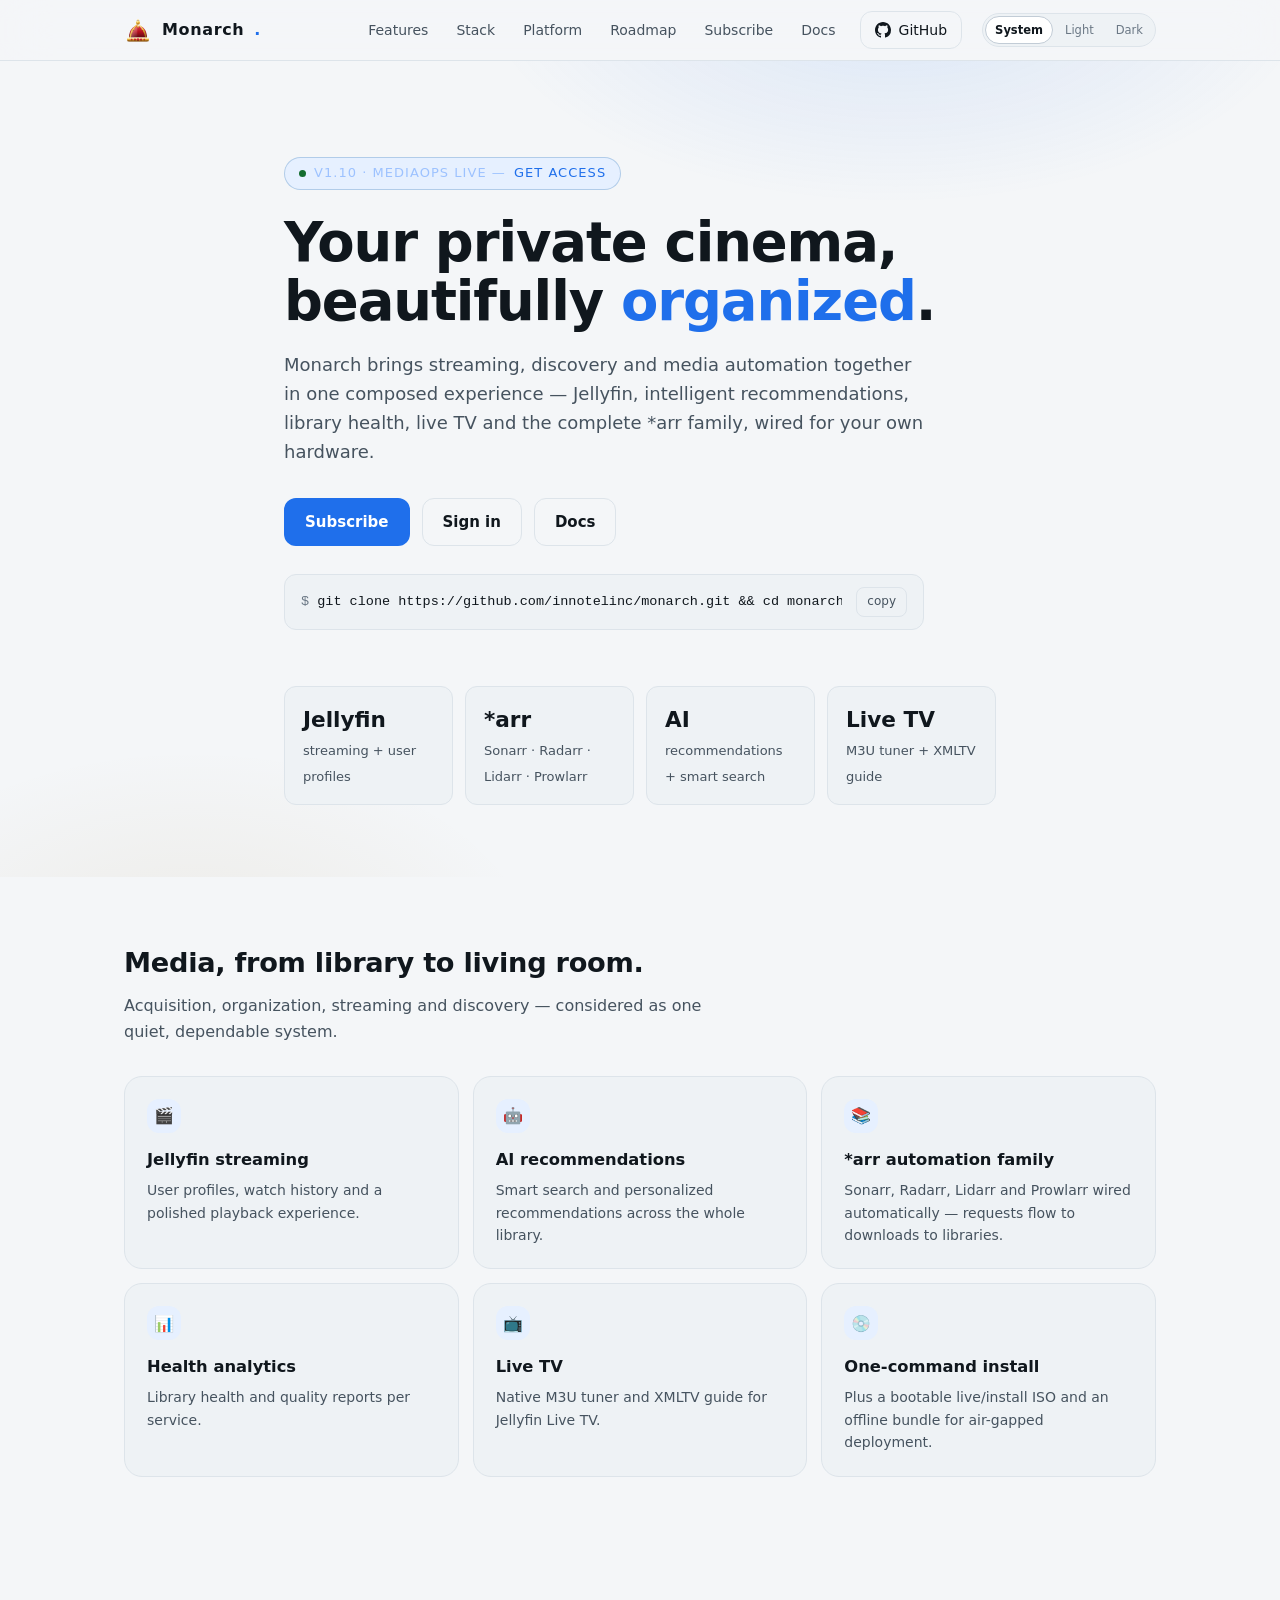
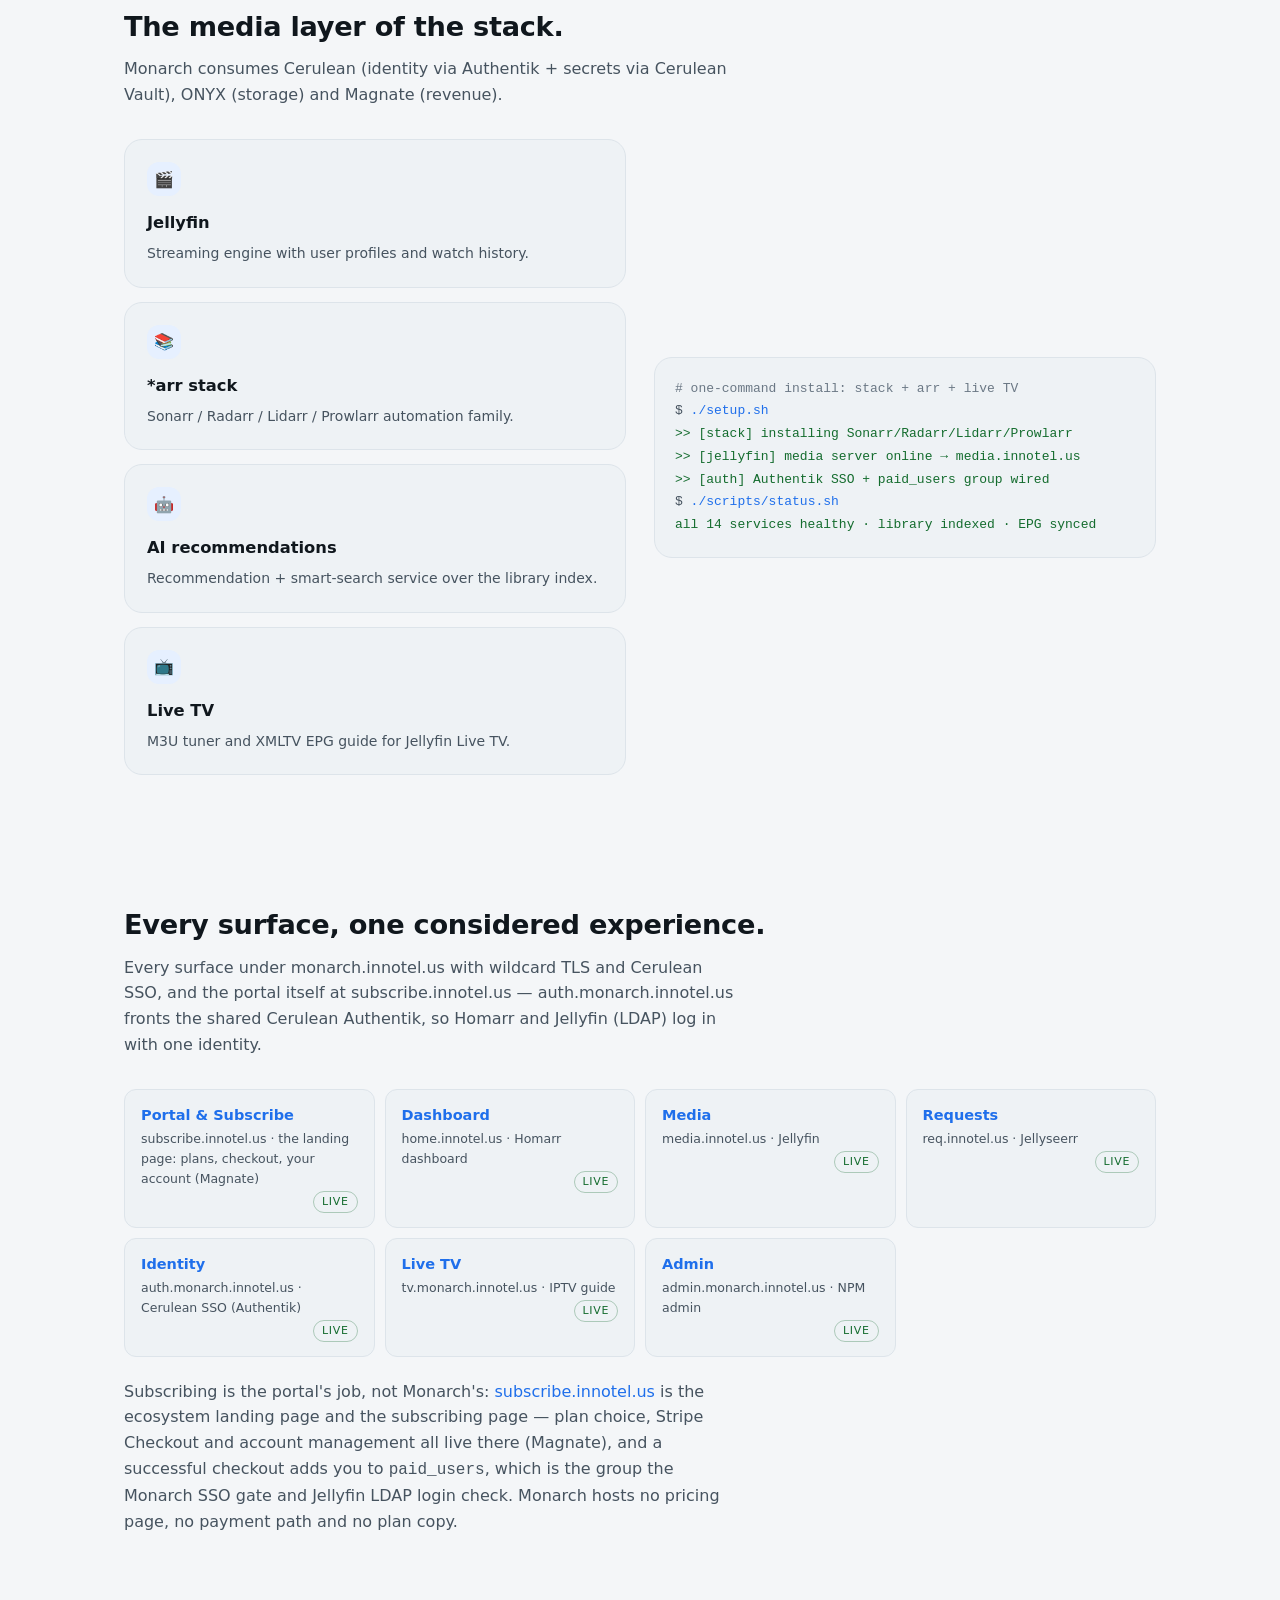
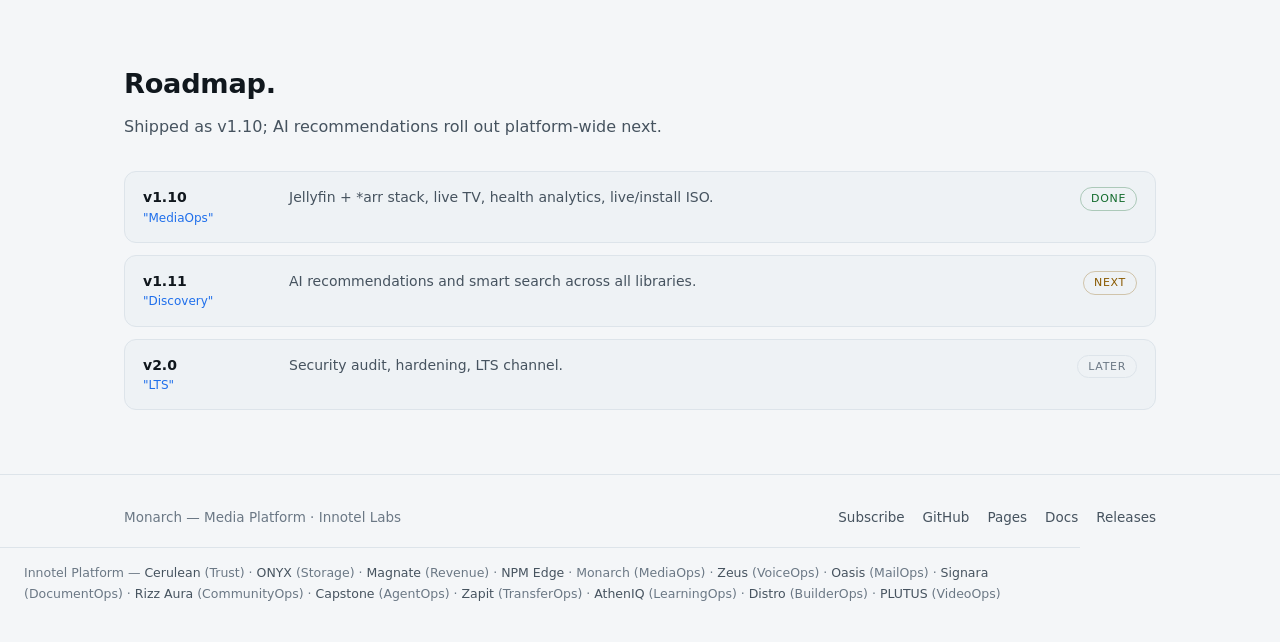
==== commit d1ac96f4: "Rebrand the media surface as Monarch, and give the crown one source The platform mark becomes a sing" ====
--- a/web/landing/index.html
+++ b/web/landing/index.html
@@ -8,7 +8,8 @@
   <meta property="og:title" content="Monarch — Media Platform">
   <meta property="og:description" content="Your own Netflix-grade streaming platform — AI recommendations, live TV and the full *arr stack, self-hosted.">
   <meta property="og:type" content="website">
-  <link rel="icon" href="data:image/svg+xml,%3Csvg xmlns='http://www.w3.org/2000/svg' viewBox='0 0 64 64'%3E%3Crect width='64' height='64' rx='14' fill='%230b0d10'/%3E%3Ctext x='32' y='44' font-size='34' text-anchor='middle'%3E🦋%3C/text%3E%3C/svg%3E">
+  <link rel="icon" type="image/svg+xml" href="monarch/monarch-crown.svg">
+  <link rel="apple-touch-icon" href="monarch/monarch-crown.svg">
   <link rel="stylesheet" href="unity-theme.css">
   <script>window.UNITY_DEFAULT_SCHEME = "operations";</script>
   <script src="unity-theme.js"></script>
@@ -80,11 +81,9 @@
     }
     .brand:hover { color: var(--p-text); }
     .brand .mark {
-      display: grid; place-items: center;
-      width: 26px; height: 26px; border-radius: 8px;
-      background: var(--p-bg-elevated);
-      border: 1px solid var(--p-border);
-      font-size: 15px;
+      display: block;
+      width: 28px; height: 28px;
+      object-fit: contain;
     }
     .brand .dot { color: var(--p-accent); }
     .topbar nav { margin-left: auto; display: flex; align-items: center; gap: 4px; }
@@ -337,7 +336,7 @@
   <header class="topbar">
     <div class="wrap topbar-inner">
       <a class="brand" href="#">
-        <span class="mark" aria-hidden="true">M</span>
+        <img class="mark" src="monarch/monarch-crown.svg" alt="" width="28" height="28">
         Monarch<span class="dot">.</span>
       </a>
       <nav aria-label="Main">
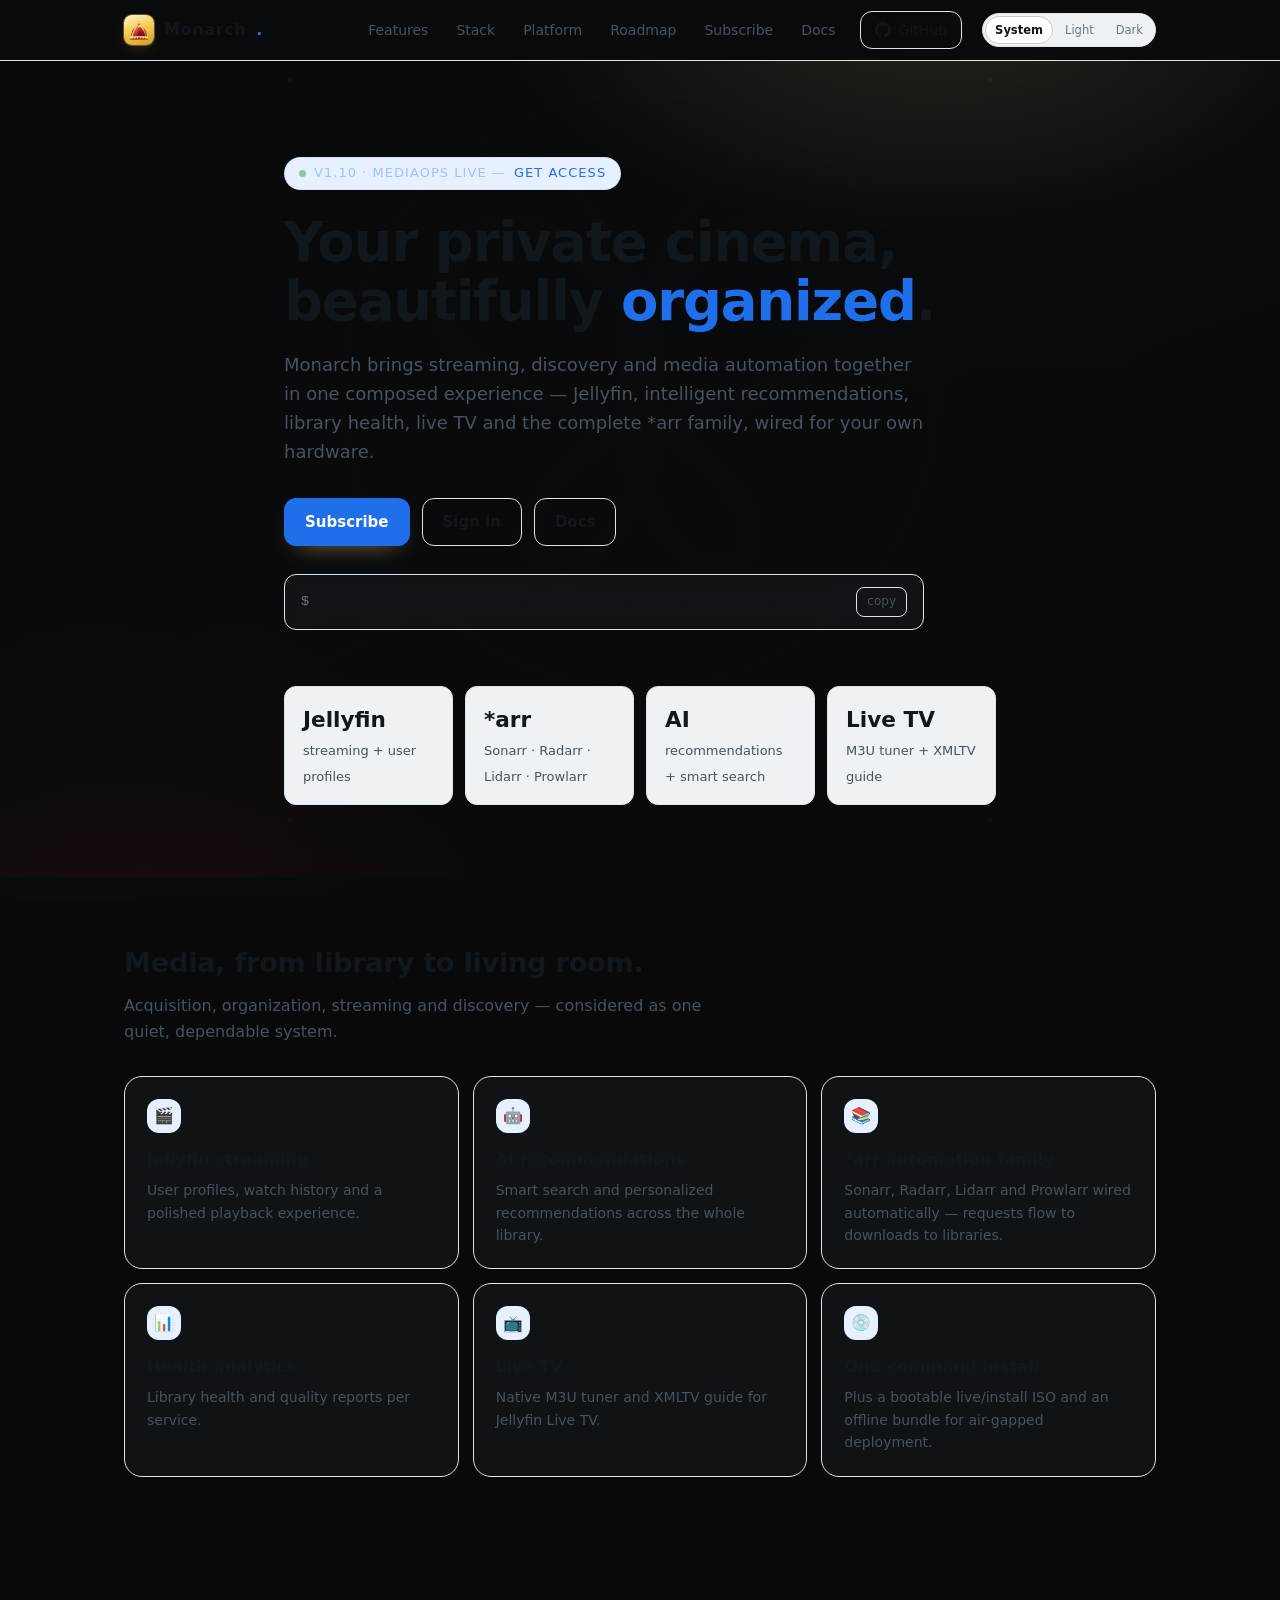
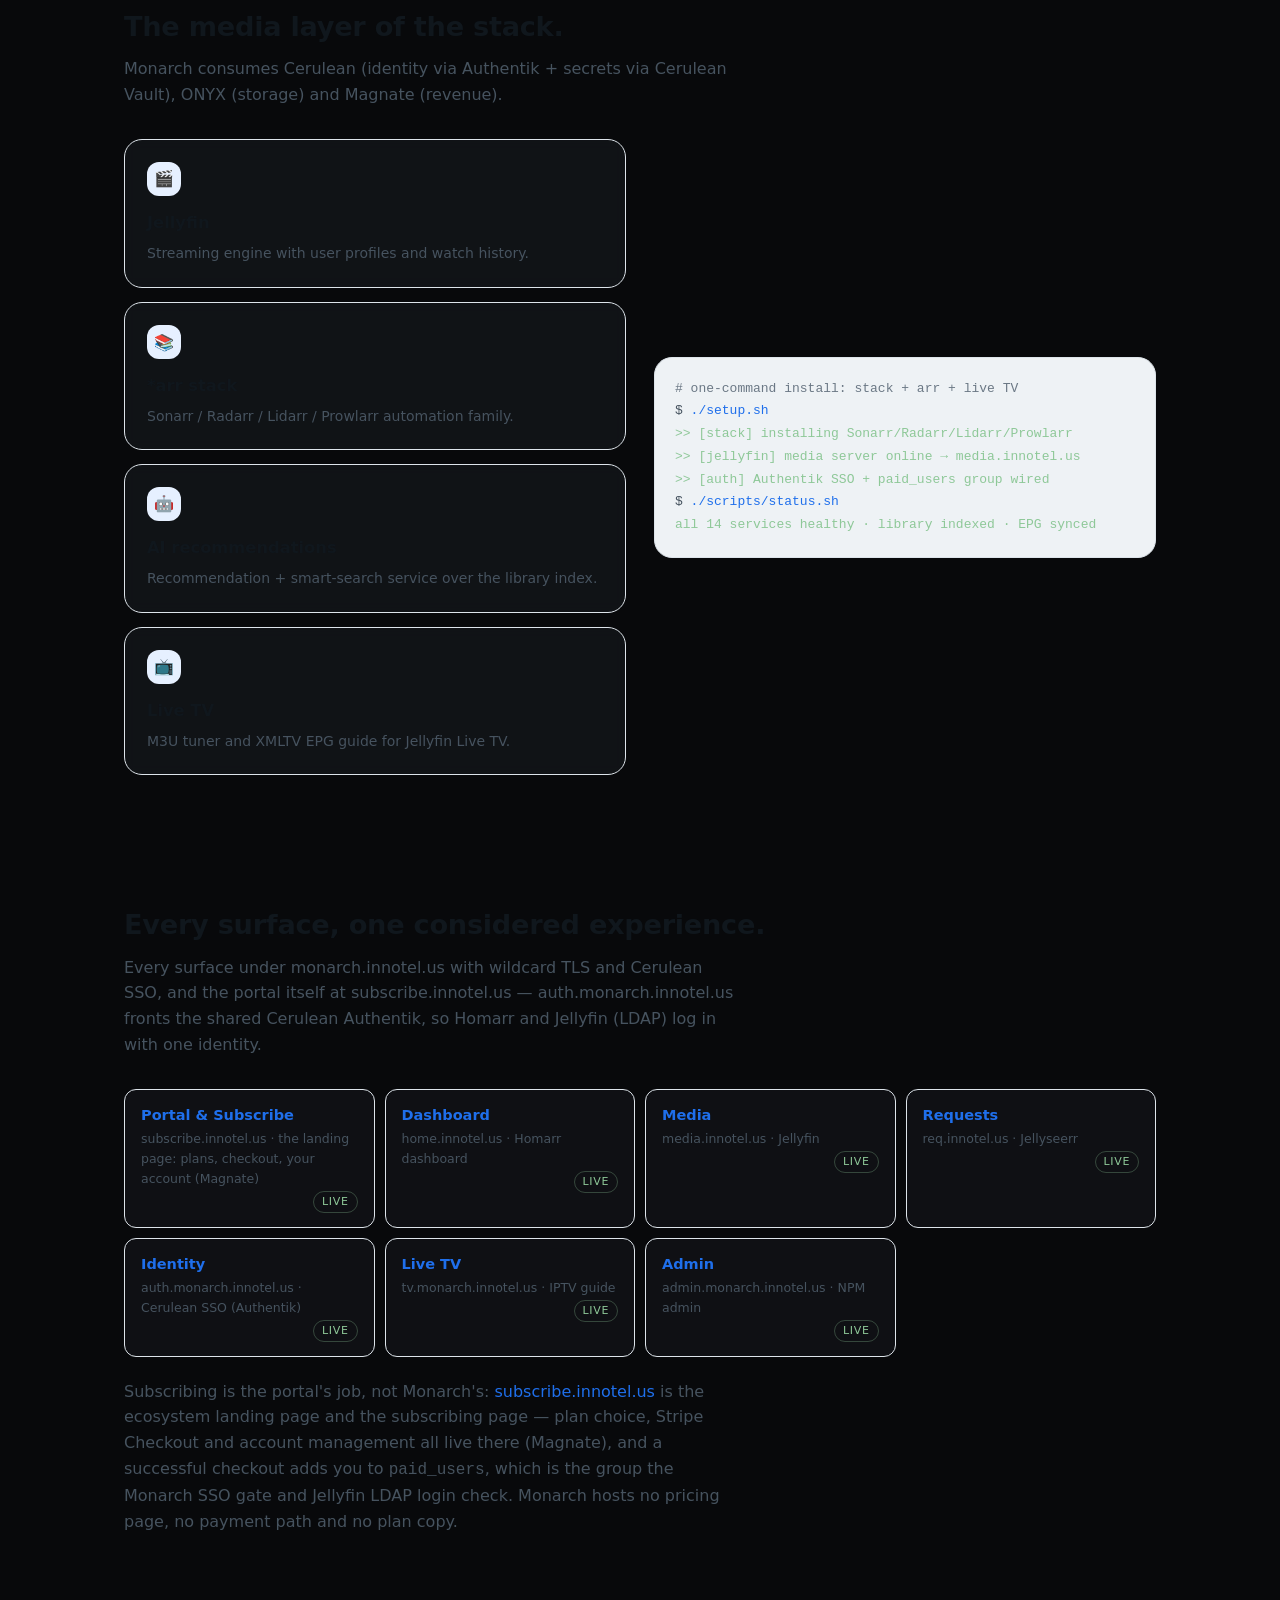
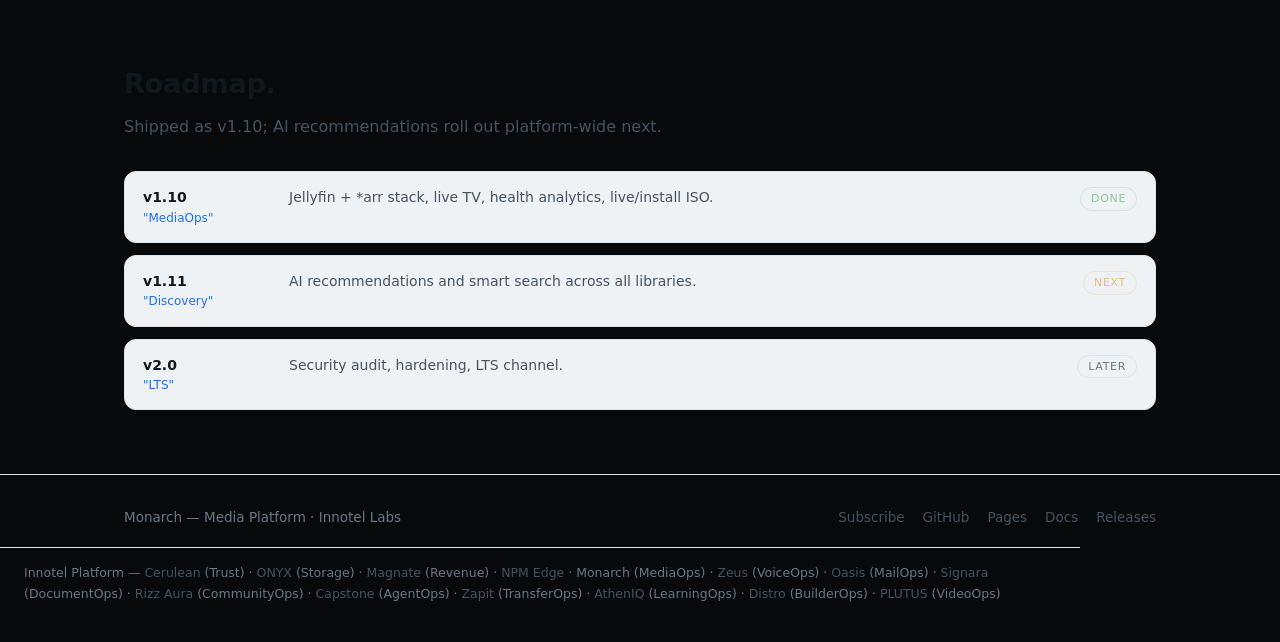
==== commit 9e70f96b: "Wear the crown everywhere: one palette across landing, media and the board The landing page still ra" ====
--- a/web/landing/index.html
+++ b/web/landing/index.html
@@ -330,6 +330,66 @@
       *, *::before, *::after { animation: none !important; transition: none !important; }
       html { scroll-behavior: auto; }
     }
+    /* ══ Monarch brand — obsidian, champagne, velvet ═══════════════════════
+       This page shipped on the shared "operations" scheme (violet #5f3fe6),
+       which is not the platform's colour. Everything below is scoped to this
+       page and keyed off html[data-scheme] so it wins over unity-theme.css in
+       both modes — the shared file stays untouched, other products use it. */
+    html[data-scheme],
+    html[data-scheme="operations"] {
+      --canvas: #0a0b0d;
+      --surface: #14161a;
+      --surface-muted: #1a1d22;
+      --surface-sunken: #101215;
+      --line: #262a30;
+      --line-strong: #3b414a;
+      --ink: #f6f1e6;
+      --ink-soft: #d2c9b7;
+      --ink-faint: #9c9384;
+      --brand: #e3c27b;
+      --brand-soft: #241f16;
+      --brand-ink: #14110b;
+      --brand-ring: #f5dca6;
+      --ok: #8ec898;
+      --info: #93bcd9;
+      --bad: #e07a82;
+      --attention: #e3c27b;
+      --attention-soft: #241f16;
+      --shadow-card: 0 1px 2px rgb(0 0 0 / 45%), 0 18px 40px -22px rgb(0 0 0 / 75%);
+      --shadow-pop: 0 18px 44px -18px rgb(0 0 0 / 70%);
+    }
+    /* The backdrop travels with the page: one SVG, no second origin. */
+    html[data-scheme] body {
+      background:
+        linear-gradient(180deg, rgb(8 9 11 / 90%), rgb(8 9 11 / 96%)),
+        url("monarch/monarch-background.svg") center / cover no-repeat fixed,
+        #08090b;
+    }
+    /* The crest on a champagne plate, the way the app icons wear it. */
+    .brand .mark {
+      width: 30px; height: 30px; padding: 3px; border-radius: 8px;
+      background: linear-gradient(160deg, #fff6cf, #f5cc57 45%, #d69a2b);
+      box-shadow: 0 0 0 1px rgb(245 204 87 / 35%), 0 6px 18px -8px rgb(245 204 87 / 45%);
+    }
+    .topbar {
+      background: rgb(10 11 13 / 82%);
+      backdrop-filter: blur(10px);
+      border-bottom: 1px solid var(--line);
+    }
+    .hero::before {
+      background:
+        radial-gradient(620px 340px at 72% -8%, rgb(227 194 123 / 14%), transparent 70%),
+        radial-gradient(520px 320px at 12% 108%, rgb(181 16 31 / 10%), transparent 70%);
+    }
+    .btn-primary { box-shadow: 0 10px 26px -14px rgb(227 194 123 / 70%); }
+    .card, .quickstart {
+      background: rgb(20 22 26 / 78%);
+      backdrop-filter: blur(6px);
+      border-color: var(--line);
+    }
+    .card:hover { border-color: rgb(227 194 123 / 55%); }
+    .surface { background: rgb(20 22 26 / 62%); border-color: var(--line); }
+    .surface:hover { border-color: rgb(227 194 123 / 50%); }
   </style>
 </head>
 <body>
